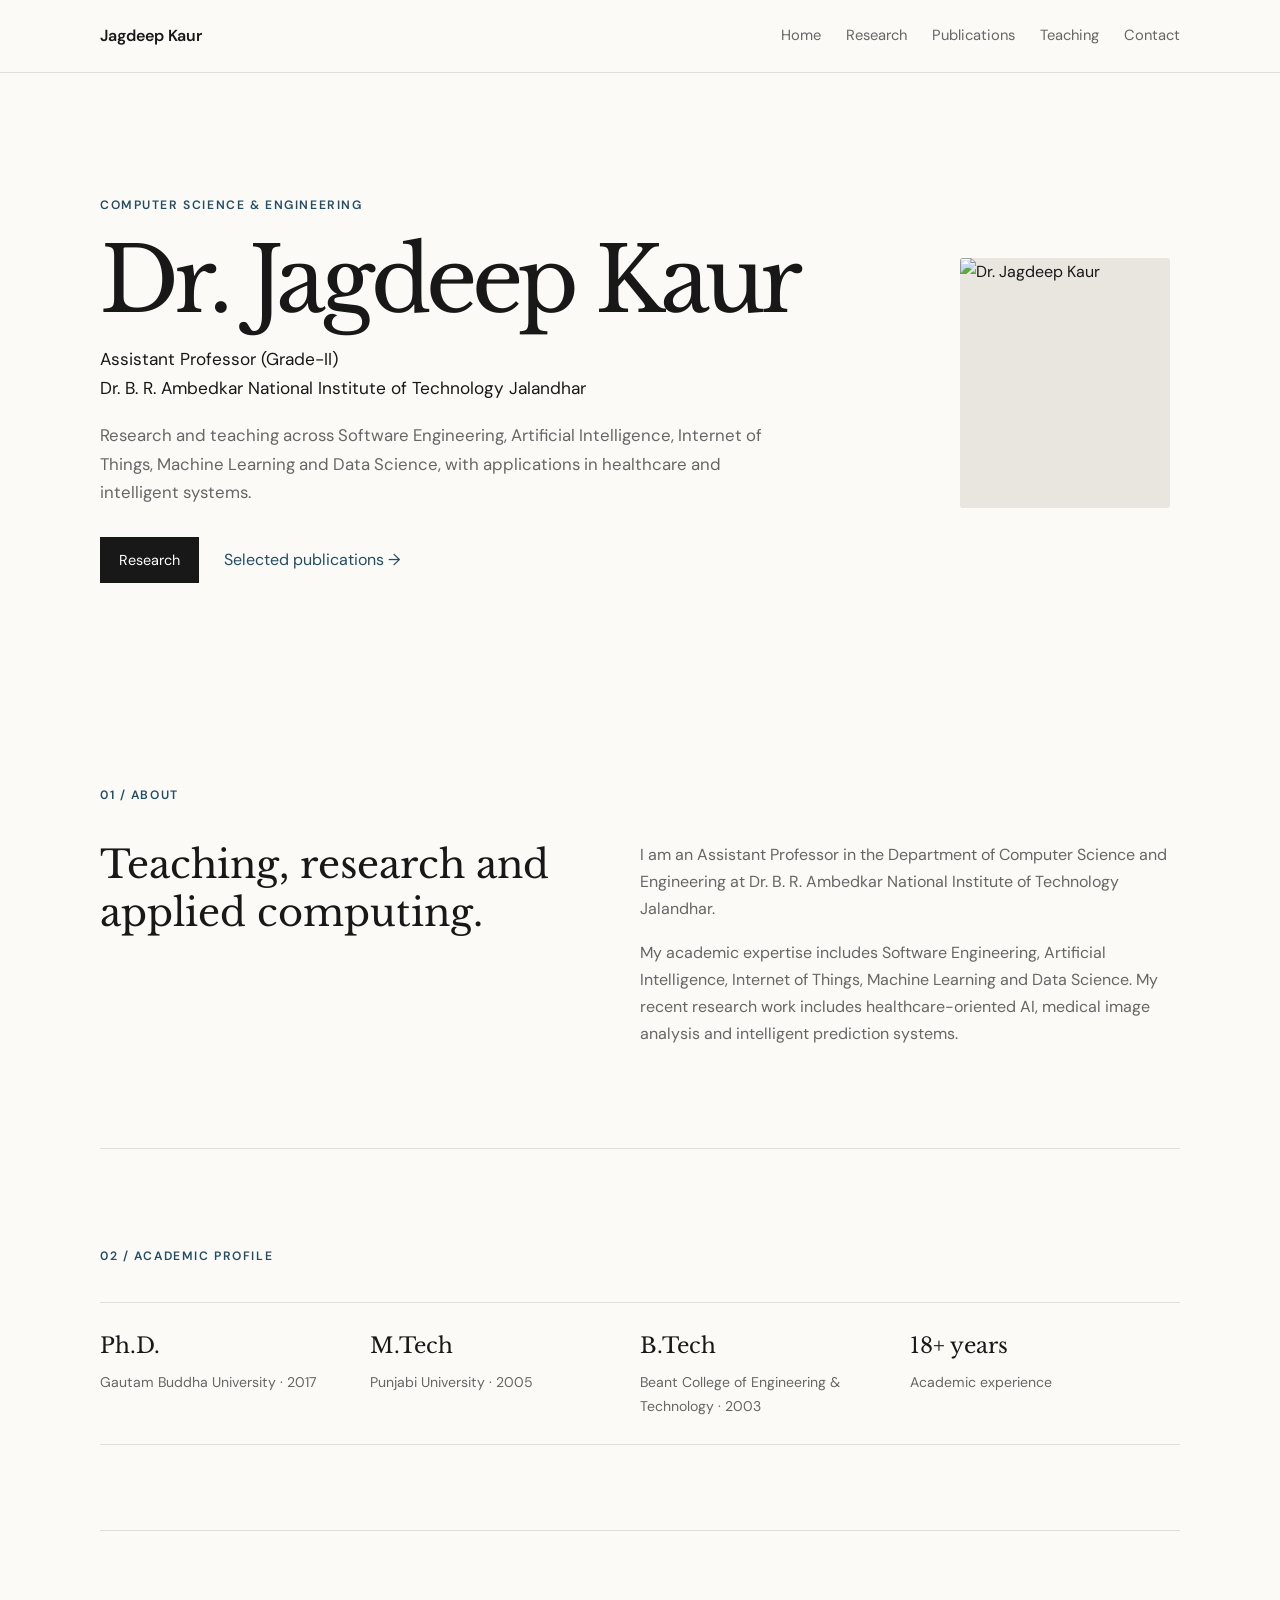
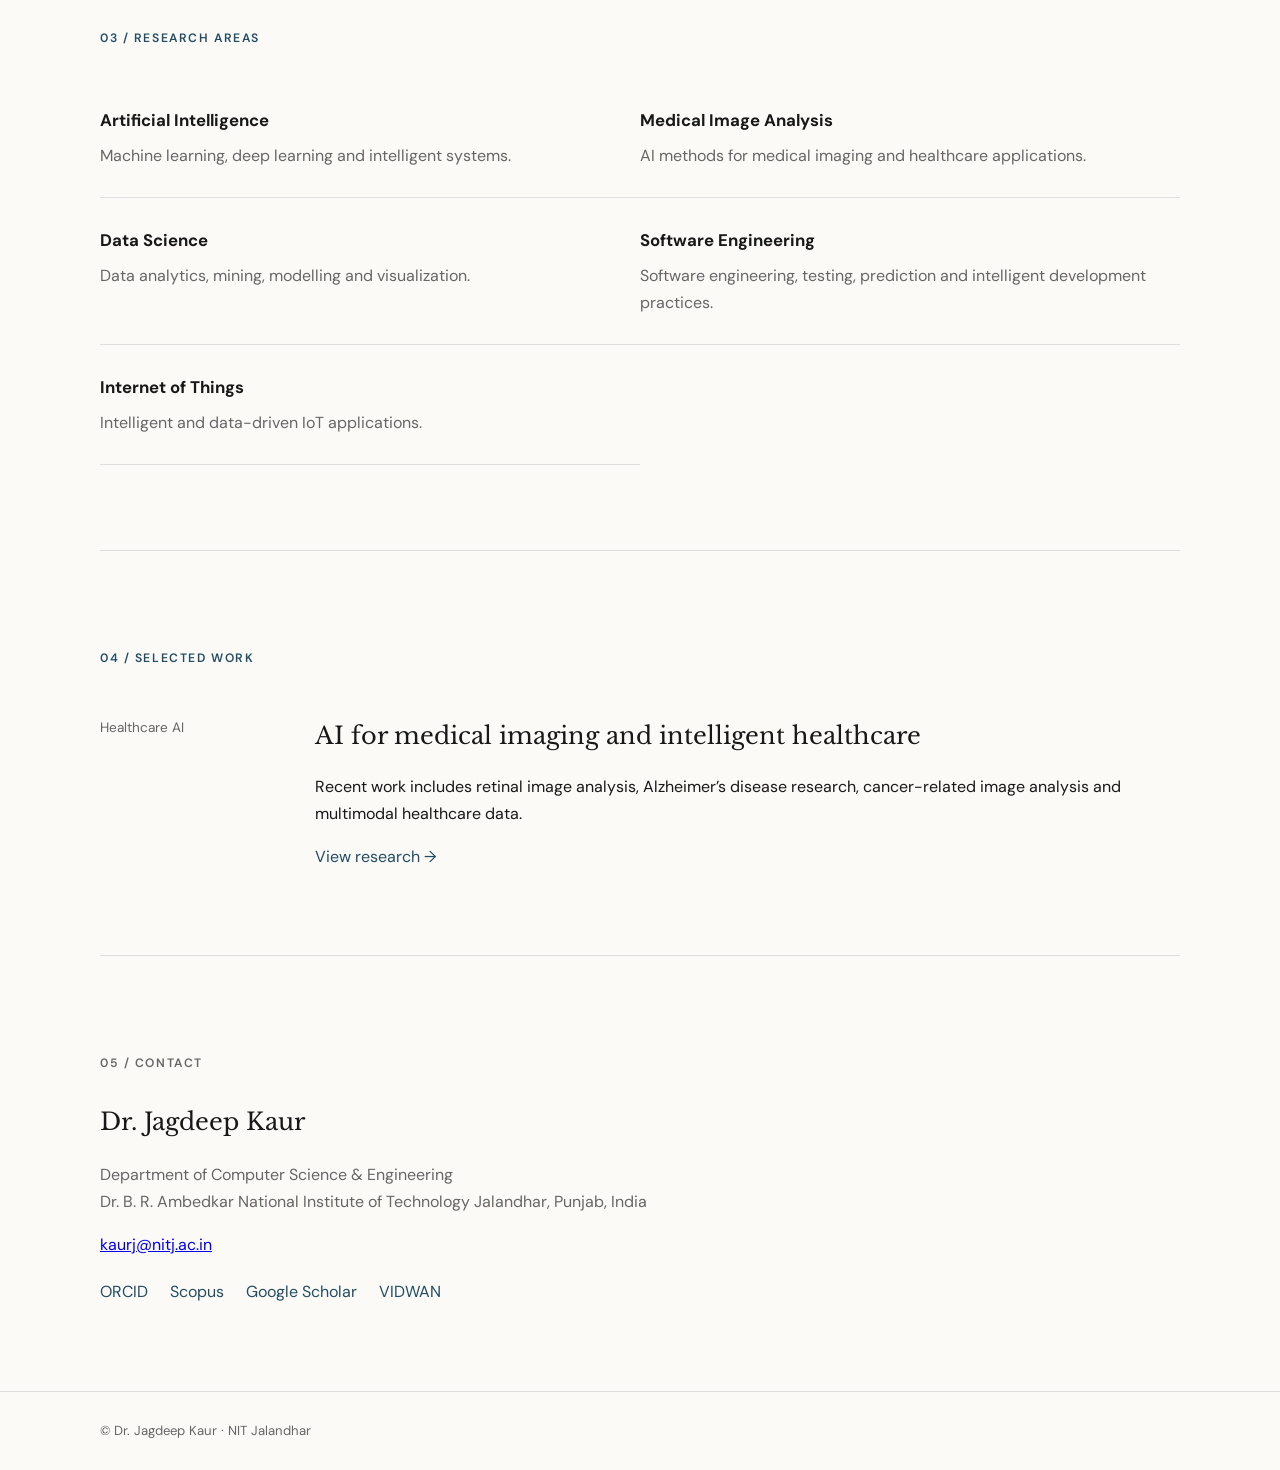
==== index.html @ 377cb74b "Update index.html Image directly added" ====
<!doctype html>
<html lang="en">
<head>
<meta charset="utf-8">
<meta name="viewport" content="width=device-width, initial-scale=1">
<meta name="description" content="Academic website of Dr. Jagdeep Kaur, Assistant Professor, Department of Computer Science and Engineering, NIT Jalandhar.">
<title>Dr. Jagdeep Kaur | Academic Profile</title>
<link rel="stylesheet" href="style.css">
</head>
<body>
<header>
  <div class="nav">
    <a class="brand" href="index.html">Jagdeep Kaur</a>
    <nav>
      <a href="index.html">Home</a>
      <a href="research.html">Research</a>
      <a href="publications.html">Publications</a>
      <a href="teaching.html">Teaching</a>
      <a href="#contact">Contact</a>
    </nav>
  </div>
</header>

<main>
<section class="hero">
  <div class="hero-copy">
    <p class="eyebrow">Computer Science &amp; Engineering</p>
    <h1>Dr. Jagdeep Kaur</h1>
    <p class="role">Assistant Professor (Grade-II)<br>Dr. B. R. Ambedkar National Institute of Technology Jalandhar</p>
    <p class="intro">Research and teaching across Software Engineering, Artificial Intelligence, Internet of Things, Machine Learning and Data Science, with applications in healthcare and intelligent systems.</p>
    <div class="actions">
      <a class="button" href="research.html">Research</a>
      <a class="text-link" href="publications.html">Selected publications →</a>
    </div>
  </div>
  <div class="portrait">
    <img src="jagdeep-kaur.jpg" alt="Dr. Jagdeep Kaur">
  </div>
</section>

<section id="about">
  <p class="label">01 / About</p>
  <div class="columns">
    <h2>Teaching, research and applied computing.</h2>
    <div>
      <p>I am an Assistant Professor in the Department of Computer Science and Engineering at Dr. B. R. Ambedkar National Institute of Technology Jalandhar.</p>
      <p>My academic expertise includes Software Engineering, Artificial Intelligence, Internet of Things, Machine Learning and Data Science. My recent research work includes healthcare-oriented AI, medical image analysis and intelligent prediction systems.</p>
    </div>
  </div>
</section>

<section class="lined">
  <p class="label">02 / Academic profile</p>
  <div class="stats">
    <div><strong>Ph.D.</strong><span>Gautam Buddha University · 2017</span></div>
    <div><strong>M.Tech</strong><span>Punjabi University · 2005</span></div>
    <div><strong>B.Tech</strong><span>Beant College of Engineering &amp; Technology · 2003</span></div>
    <div><strong>18+ years</strong><span>Academic experience</span></div>
  </div>
</section>

<section class="lined">
  <p class="label">03 / Research areas</p>
  <div class="research-grid">
    <article><h3>Artificial Intelligence</h3><p>Machine learning, deep learning and intelligent systems.</p></article>
    <article><h3>Medical Image Analysis</h3><p>AI methods for medical imaging and healthcare applications.</p></article>
    <article><h3>Data Science</h3><p>Data analytics, mining, modelling and visualization.</p></article>
    <article><h3>Software Engineering</h3><p>Software engineering, testing, prediction and intelligent development practices.</p></article>
    <article><h3>Internet of Things</h3><p>Intelligent and data-driven IoT applications.</p></article>
  </div>
</section>

<section class="lined">
  <p class="label">04 / Selected work</p>
  <article class="feature">
    <span>Healthcare AI</span>
    <div>
      <h2>AI for medical imaging and intelligent healthcare</h2>
      <p>Recent work includes retinal image analysis, Alzheimer’s disease research, cancer-related image analysis and multimodal healthcare data.</p>
      <a class="text-link" href="research.html">View research →</a>
    </div>
  </article>
</section>

<section id="contact" class="lined contact">
  <p class="label">05 / Contact</p>
  <h2>Dr. Jagdeep Kaur</h2>
  <p>Department of Computer Science &amp; Engineering<br>Dr. B. R. Ambedkar National Institute of Technology Jalandhar, Punjab, India</p>
  <a href="mailto:kaurj@nitj.ac.in">kaurj@nitj.ac.in</a>
  <div class="profile-links">
    <a href="https://orcid.org/0000-0002-9538-8022">ORCID</a>
    <a href="https://www.scopus.com/authid/detail.uri?authorId=10240510100">Scopus</a>
    <a href="https://scholar.google.co.in/citations?user=kaurj@nitj.ac.in">Google Scholar</a>
    <a href="https://vidwan.inflibnet.ac.in/profile/130772">VIDWAN</a>
  </div>
</section>
</main>
<footer>© Dr. Jagdeep Kaur · NIT Jalandhar</footer>
</body>
</html>
---- style.css ----
@import url('https://fonts.googleapis.com/css2?family=DM+Sans:wght@400;500;600&family=Libre+Baskerville:wght@400;700&display=swap');
:root{--ink:#181818;--muted:#666;--line:#dedede;--paper:#fbfaf7;--accent:#234d63}
*{box-sizing:border-box}html{scroll-behavior:smooth}body{margin:0;background:var(--paper);color:var(--ink);font-family:"DM Sans",Arial,sans-serif;line-height:1.7}
header{border-bottom:1px solid var(--line)}.nav{width:min(1080px,calc(100% - 48px));min-height:72px;margin:auto;display:flex;align-items:center;justify-content:space-between}
.brand{color:var(--ink);text-decoration:none;font-weight:600}.nav nav{display:flex;gap:25px}.nav nav a{color:var(--muted);text-decoration:none;font-size:.92rem}.nav nav a:hover{color:var(--ink)}
main>section,.page{width:min(1080px,calc(100% - 48px));margin:auto}.hero{padding:110px 0 105px;display:grid;grid-template-columns:1fr 220px;gap:80px;align-items:center}.eyebrow,.label{color:var(--accent);font-size:.76rem;font-weight:600;letter-spacing:.13em;text-transform:uppercase}
.hero h1,.page h1,h2{font-family:"Libre Baskerville",Georgia,serif;font-weight:400}.hero h1{font-size:clamp(3.1rem,7vw,5.8rem);line-height:1.04;letter-spacing:-.055em;margin:18px 0}.role{font-size:1.08rem}.intro,.lead{color:var(--muted);max-width:700px;font-size:1.05rem}.portrait img{width:210px;height:250px;object-fit:cover;border-radius:3px;display:block}.portrait:has(img[src$=".jpg"]) img{background:#e9e6df}
.actions{margin-top:30px;display:flex;gap:25px;align-items:center}.button{background:var(--ink);color:#fff;text-decoration:none;padding:11px 19px;font-size:.9rem}.text-link{color:var(--accent);text-decoration:none}
main>section{padding:85px 0}.lined{border-top:1px solid var(--line)}.columns{display:grid;grid-template-columns:1fr 1.2fr;gap:90px;margin-top:35px}.columns h2{font-size:clamp(1.8rem,3vw,2.8rem);line-height:1.25;margin:0}.columns p{color:var(--muted);margin-top:0}
.stats{display:grid;grid-template-columns:repeat(4,1fr);margin-top:35px;border-top:1px solid var(--line)}.stats div{padding:25px 20px 25px 0;border-bottom:1px solid var(--line)}.stats strong,.stats span{display:block}.stats strong{font-family:"Libre Baskerville",Georgia,serif;font-size:1.35rem;font-weight:400}.stats span{color:var(--muted);font-size:.88rem;margin-top:6px}
.research-grid,.cards{display:grid;grid-template-columns:repeat(2,1fr);gap:0;margin-top:30px}.research-grid article{padding:28px 30px 28px 0;border-bottom:1px solid var(--line)}h3{margin:0 0 7px;font-size:1.05rem}.research-grid p,.cards p{color:var(--muted);margin:0}
.feature{display:grid;grid-template-columns:180px 1fr;gap:35px;padding-top:35px}.feature>span,.project>span,.pubs span{color:var(--muted);font-size:.85rem}.feature h2{margin:0 0 12px}.contact h2{margin:28px 0 18px}.contact p{color:var(--muted)}.profile-links{display:flex;gap:22px;margin-top:20px;flex-wrap:wrap}.profile-links a{color:var(--accent);text-decoration:none}
.page{padding:90px 0}.page h1{font-size:clamp(2.5rem,6vw,4.5rem);line-height:1.1;margin:15px 0}.research-list h2,.spaced{margin-top:60px}.research-list ul{padding-left:22px}.research-list li{margin:8px 0}.cards article{padding:28px 30px 28px 0;border-bottom:1px solid var(--line)}.project{display:grid;grid-template-columns:130px 1fr;gap:25px;padding-top:30px}.project h3{font-size:1.2rem}.pubs article{border-top:1px solid var(--line);padding:28px 0}.pubs h2{font-size:1.25rem;line-height:1.4;margin:8px 0}.pubs p,.note{color:var(--muted)}.note{margin-top:35px}
footer{border-top:1px solid var(--line);padding:28px max(24px,calc((100% - 1080px)/2));color:var(--muted);font-size:.82rem}
@media(max-width:720px){.nav,main>section,.page{width:min(100% - 30px,1080px)}.nav nav{display:none}.hero{grid-template-columns:1fr;padding:75px 0}.portrait{order:-1}.portrait img{width:150px;height:180px}.columns,.research-grid,.cards,.feature,.project,.stats{grid-template-columns:1fr;gap:20px}main>section,.page{padding:60px 0}.profile-links{gap:14px}}
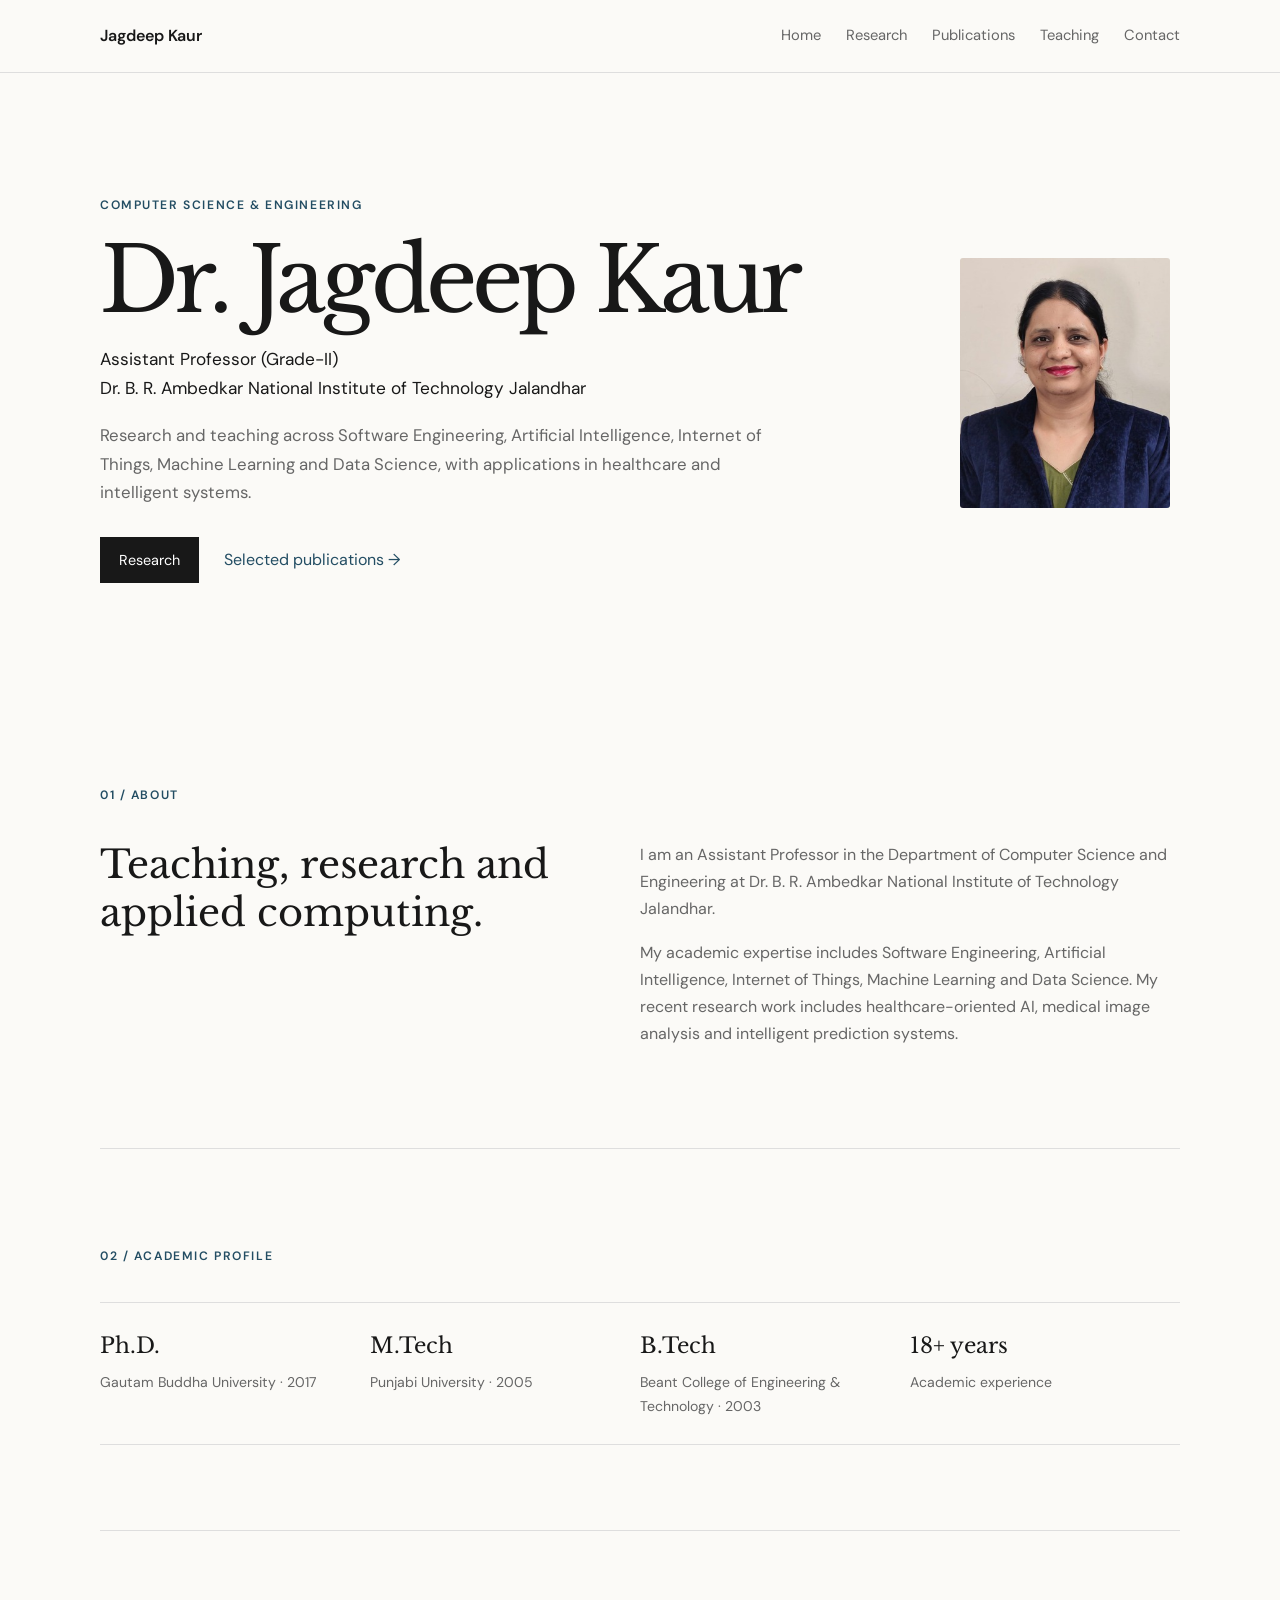
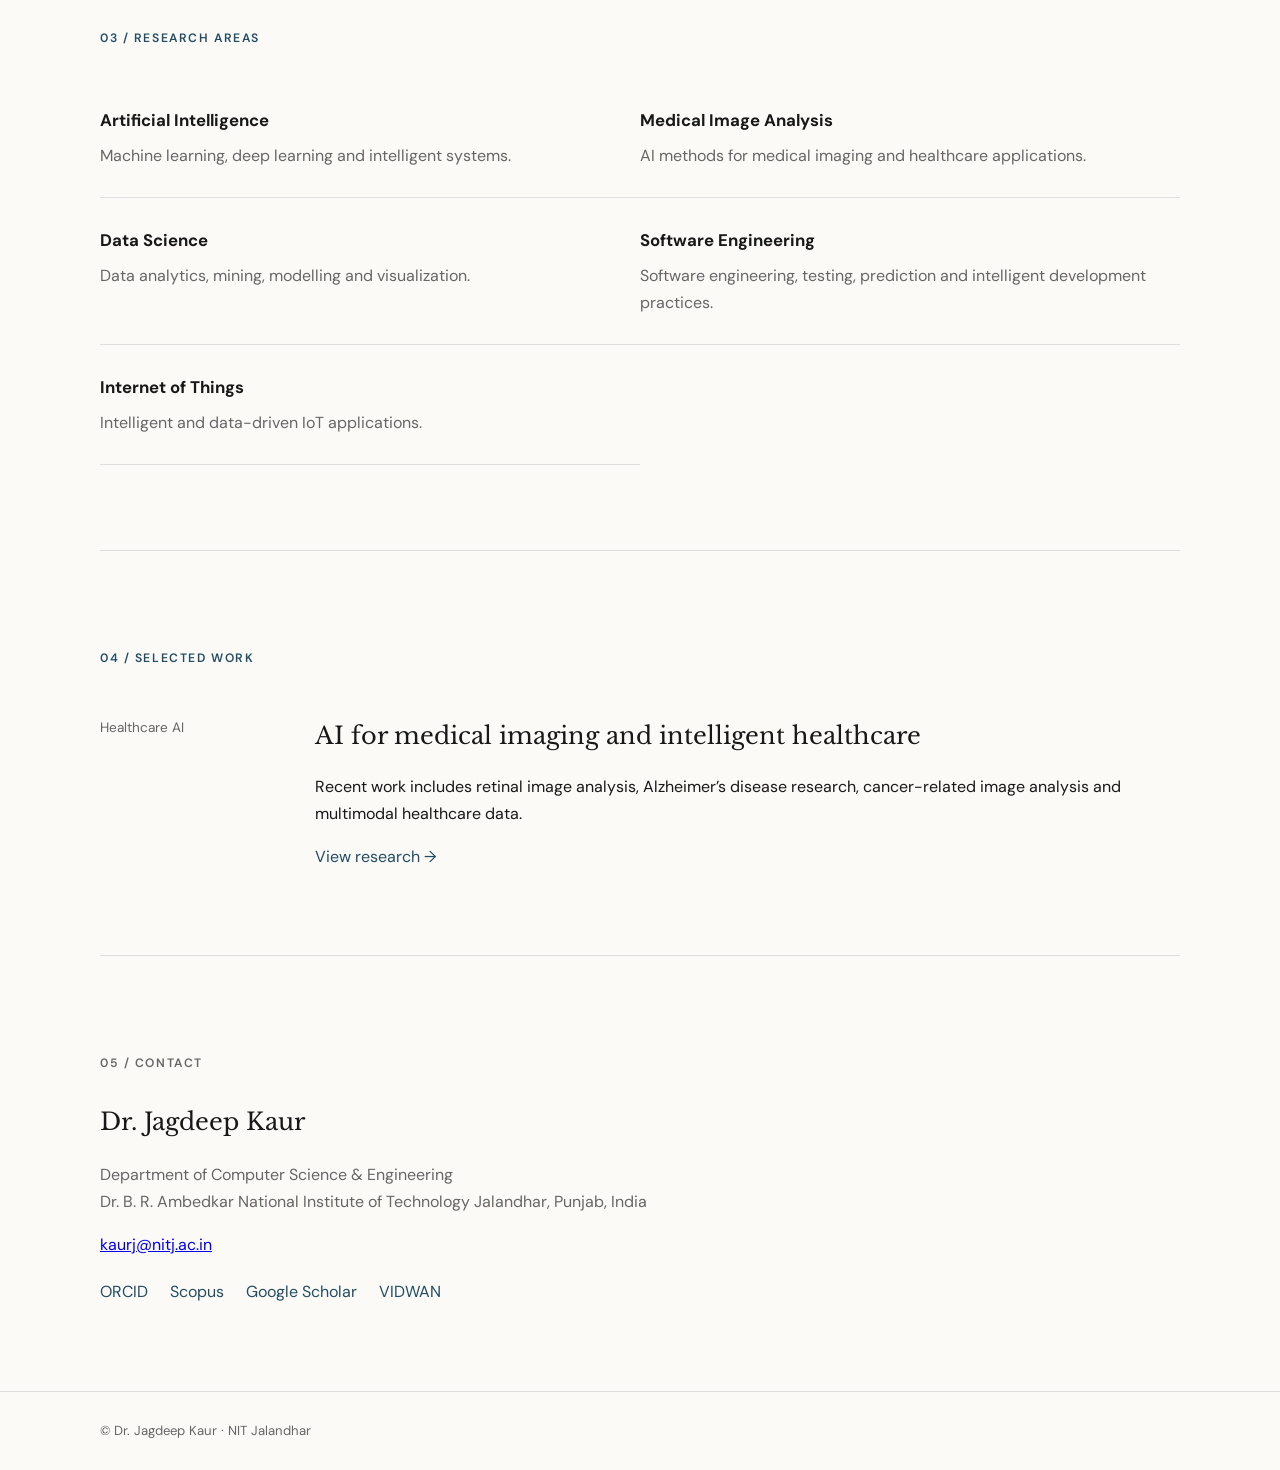
==== commit 372eac1c: "Update index.html file name changed" ====
--- a/index.html
+++ b/index.html
@@ -34,7 +34,7 @@
     </div>
   </div>
   <div class="portrait">
-    <img src="jagdeep-kaur.jpg" alt="Dr. Jagdeep Kaur">
+    <img src="jagdeep-kaur.jpg.jpeg" alt="Dr. Jagdeep Kaur">
   </div>
 </section>
 
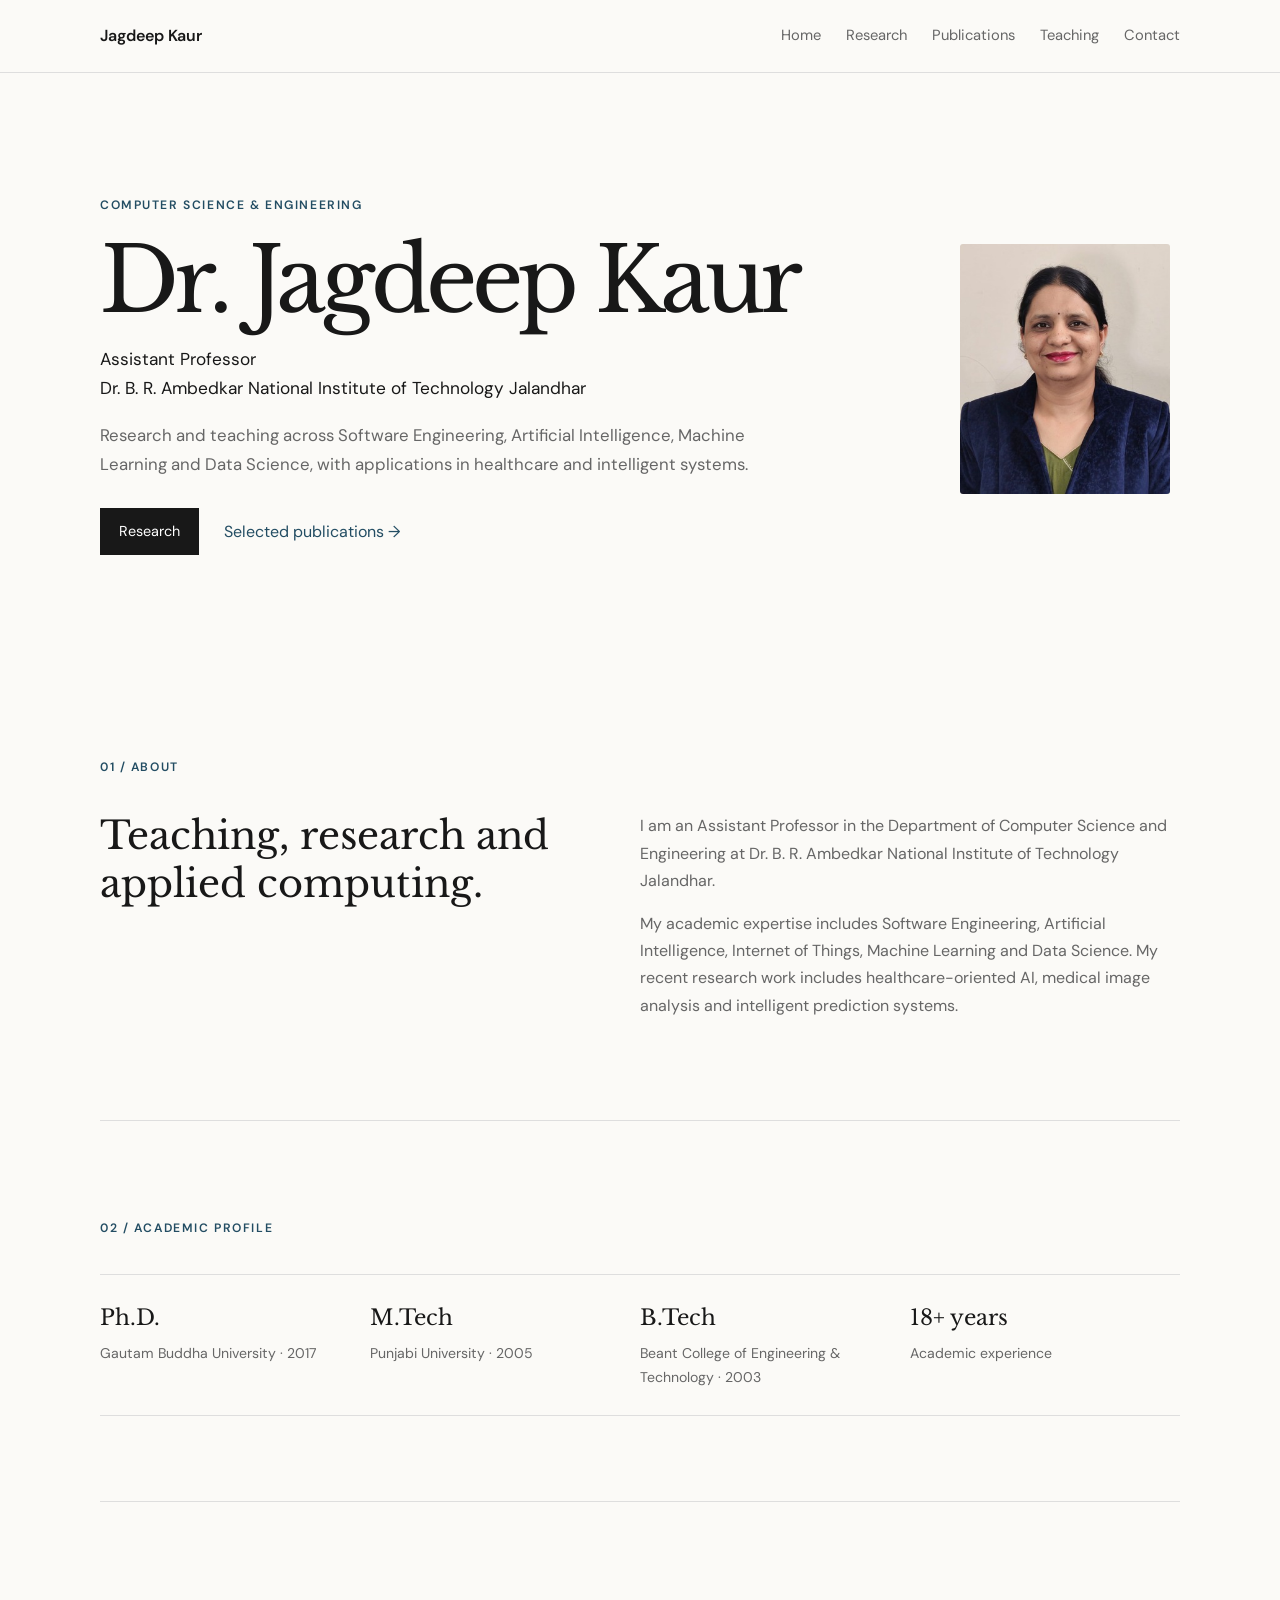
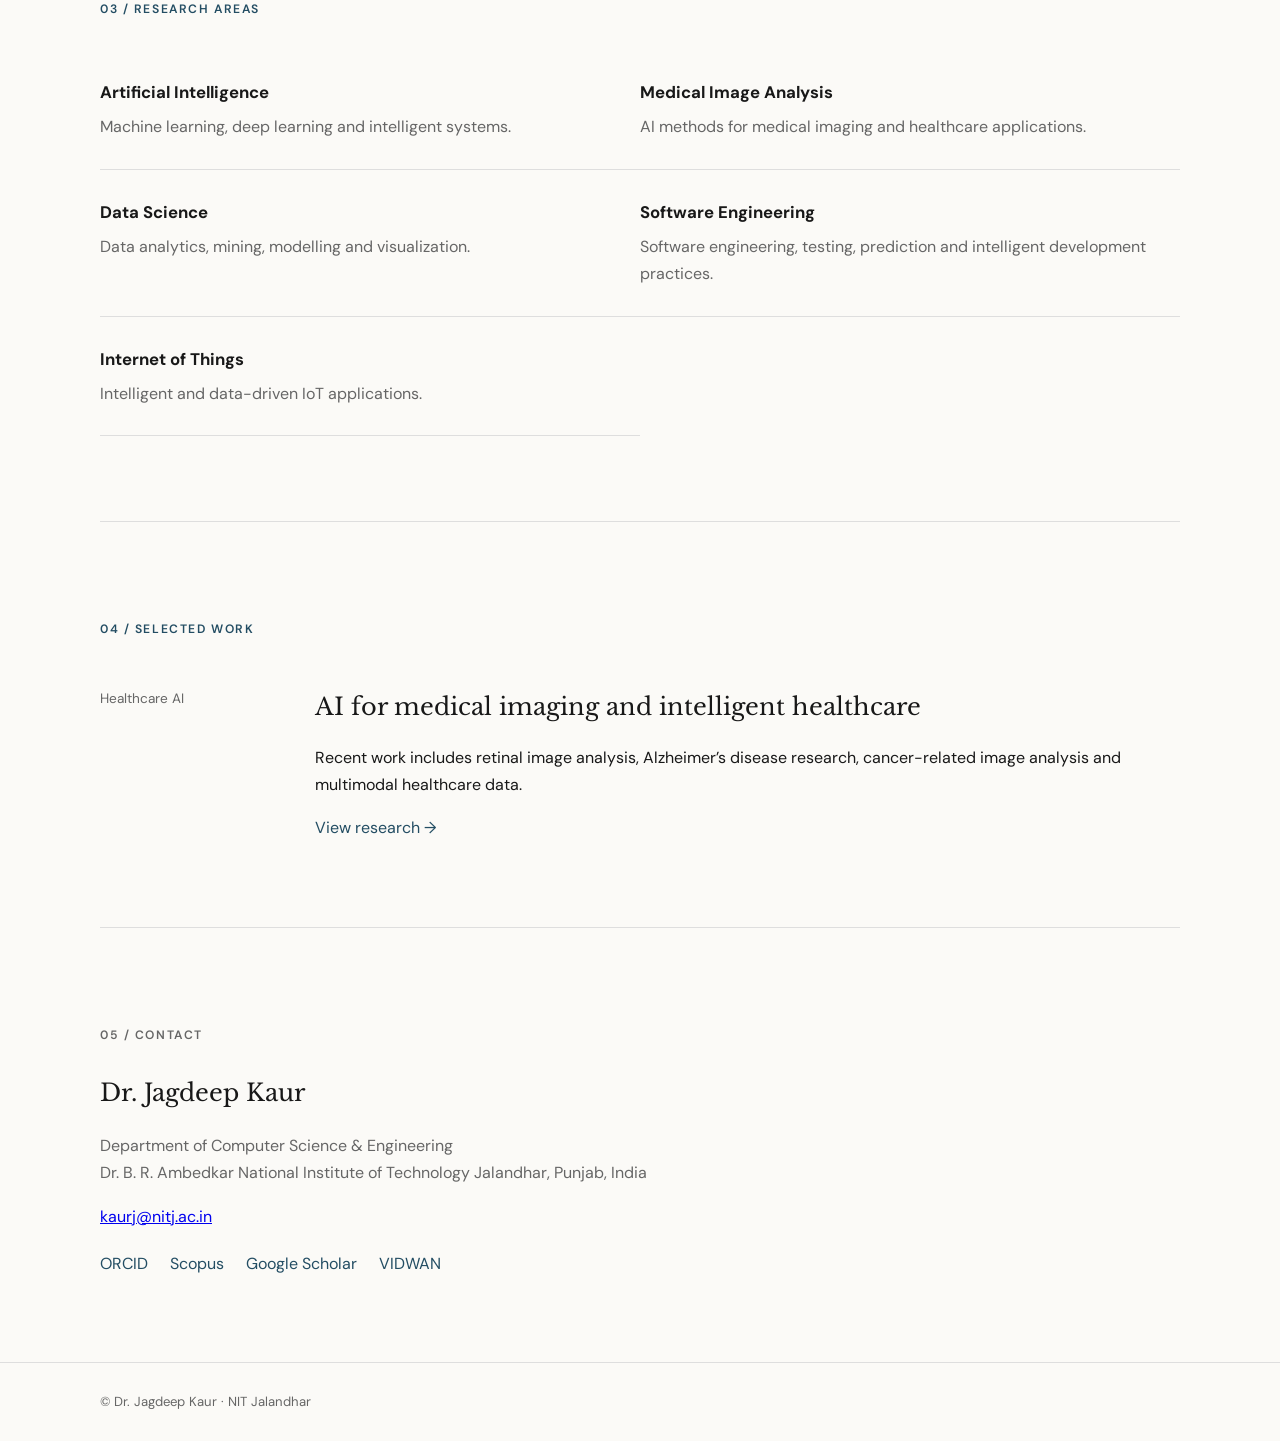
==== commit 9e5ffeee: "Update index.html" ====
--- a/index.html
+++ b/index.html
@@ -26,8 +26,8 @@
   <div class="hero-copy">
     <p class="eyebrow">Computer Science &amp; Engineering</p>
     <h1>Dr. Jagdeep Kaur</h1>
-    <p class="role">Assistant Professor (Grade-II)<br>Dr. B. R. Ambedkar National Institute of Technology Jalandhar</p>
-    <p class="intro">Research and teaching across Software Engineering, Artificial Intelligence, Internet of Things, Machine Learning and Data Science, with applications in healthcare and intelligent systems.</p>
+    <p class="role">Assistant Professor <br>Dr. B. R. Ambedkar National Institute of Technology Jalandhar</p>
+    <p class="intro">Research and teaching across Software Engineering, Artificial Intelligence,  Machine Learning and Data Science, with applications in healthcare and intelligent systems.</p>
     <div class="actions">
       <a class="button" href="research.html">Research</a>
       <a class="text-link" href="publications.html">Selected publications →</a>
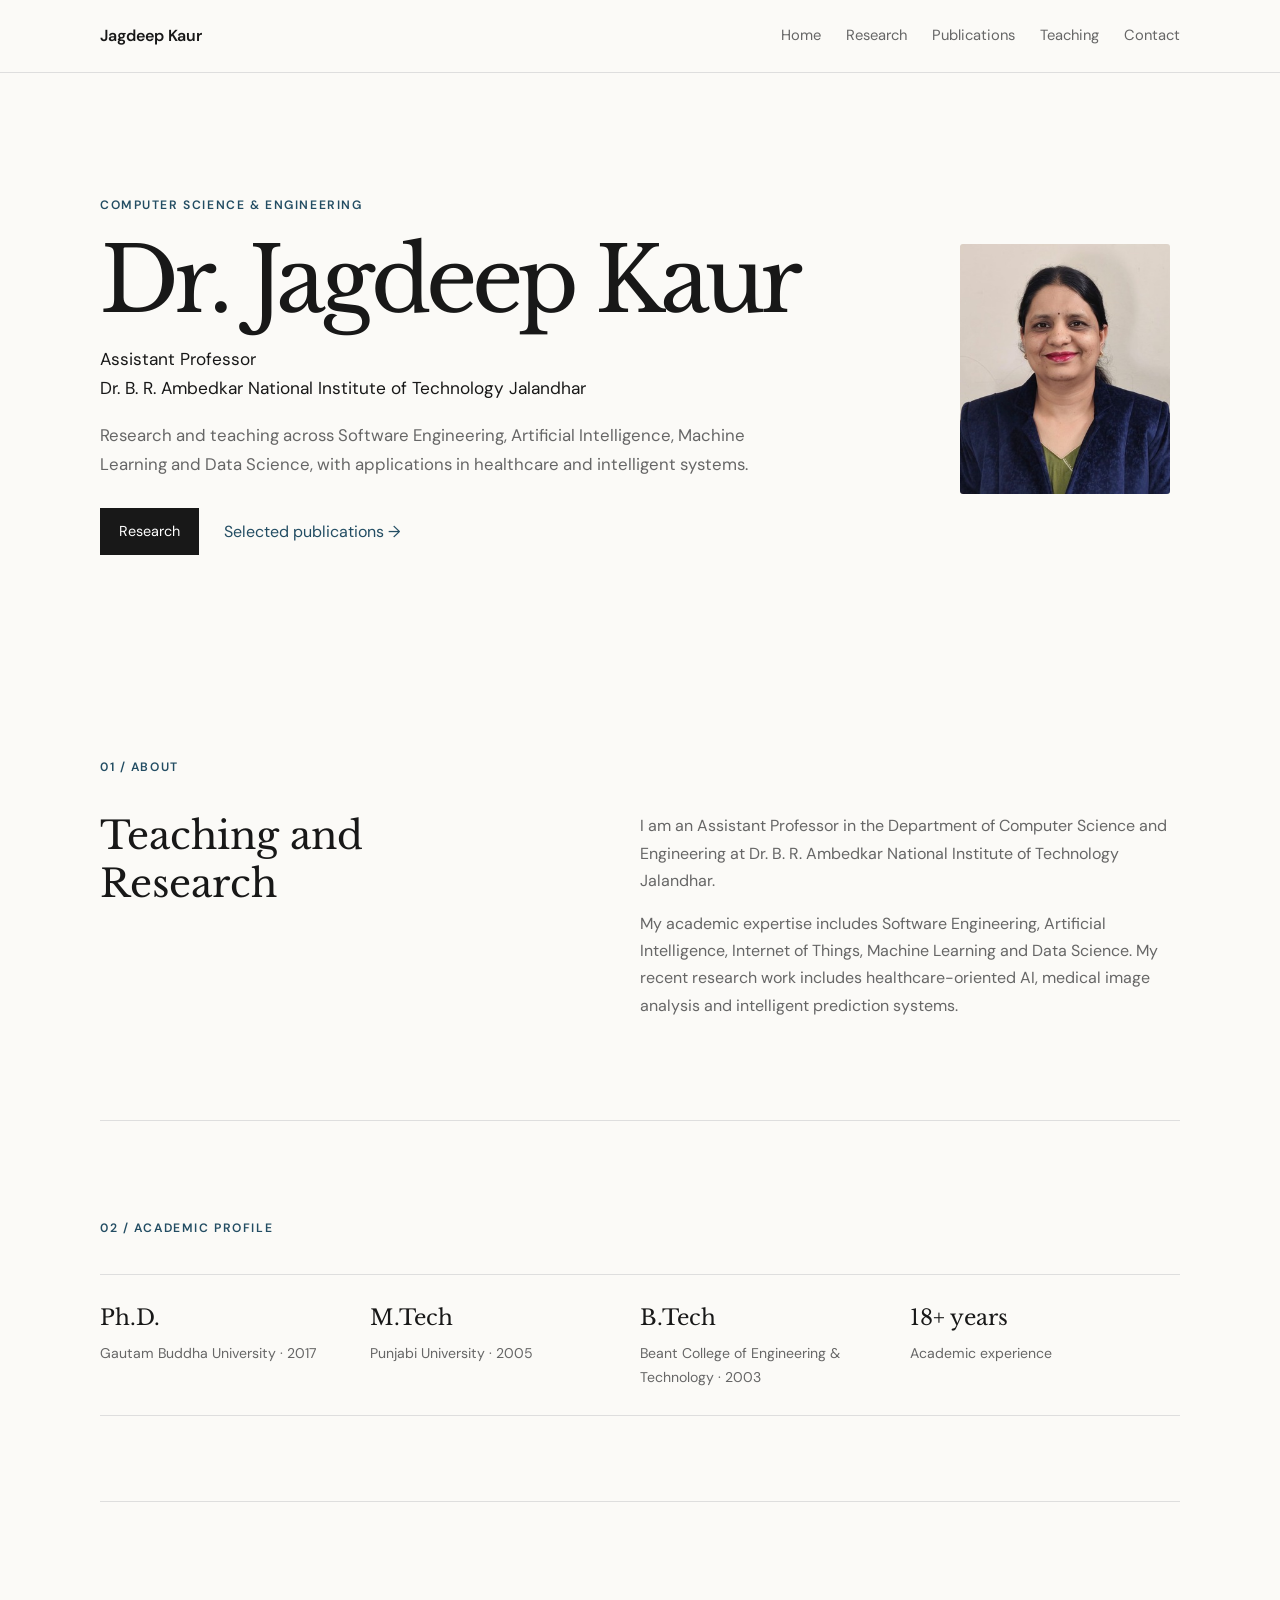
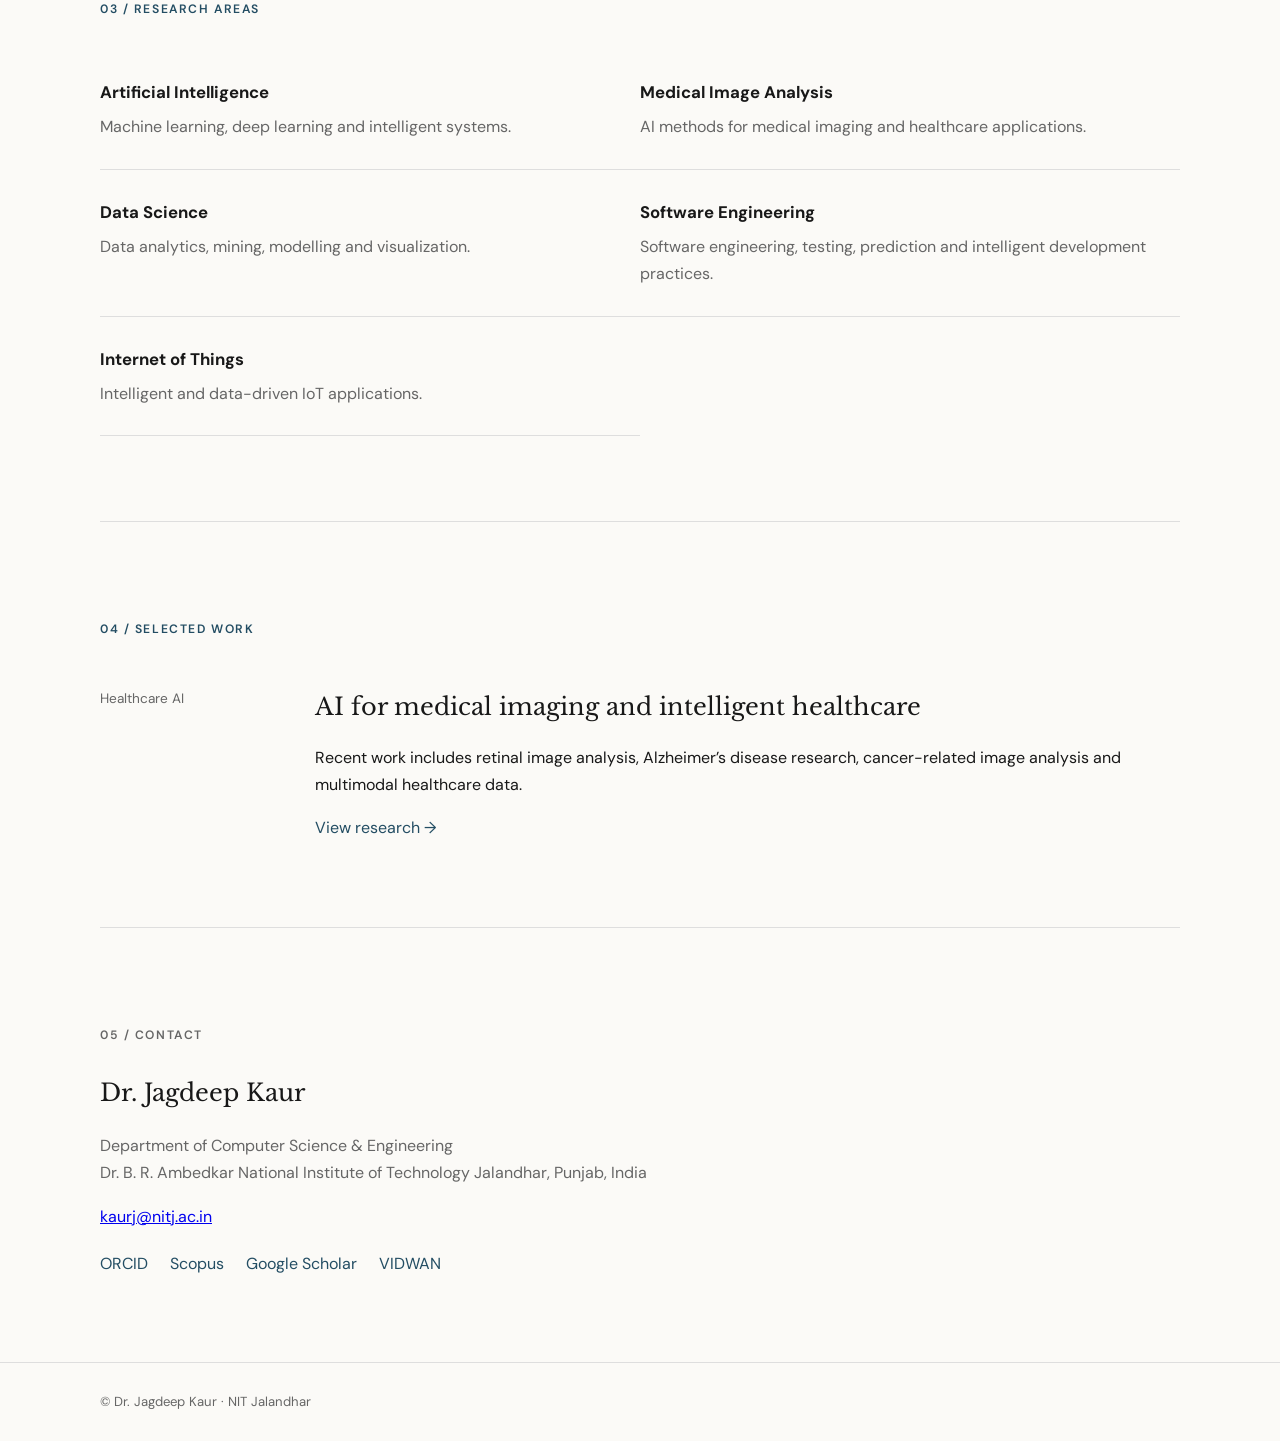
==== commit 0576d747: "Update index.html Minor changes" ====
--- a/index.html
+++ b/index.html
@@ -41,7 +41,7 @@
 <section id="about">
   <p class="label">01 / About</p>
   <div class="columns">
-    <h2>Teaching, research and applied computing.</h2>
+    <h2>Teaching and Research</h2>
     <div>
       <p>I am an Assistant Professor in the Department of Computer Science and Engineering at Dr. B. R. Ambedkar National Institute of Technology Jalandhar.</p>
       <p>My academic expertise includes Software Engineering, Artificial Intelligence, Internet of Things, Machine Learning and Data Science. My recent research work includes healthcare-oriented AI, medical image analysis and intelligent prediction systems.</p>
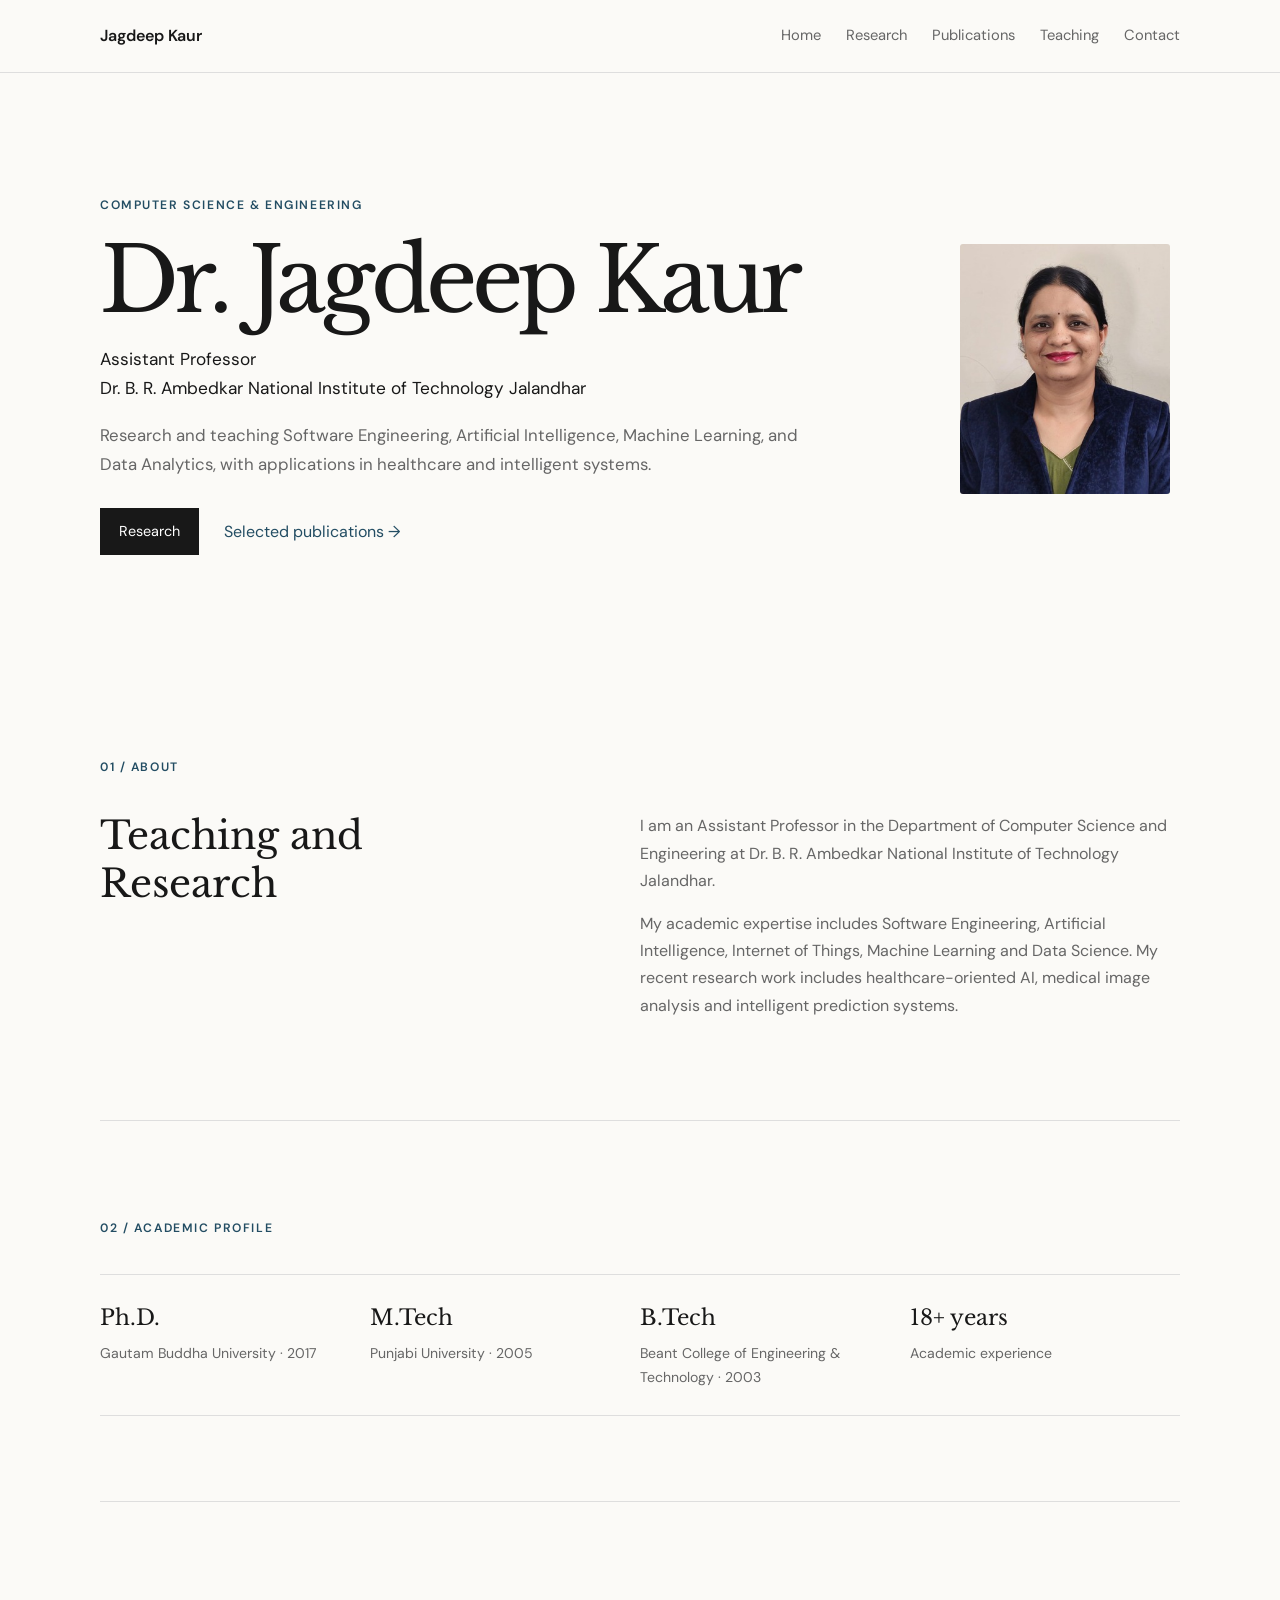
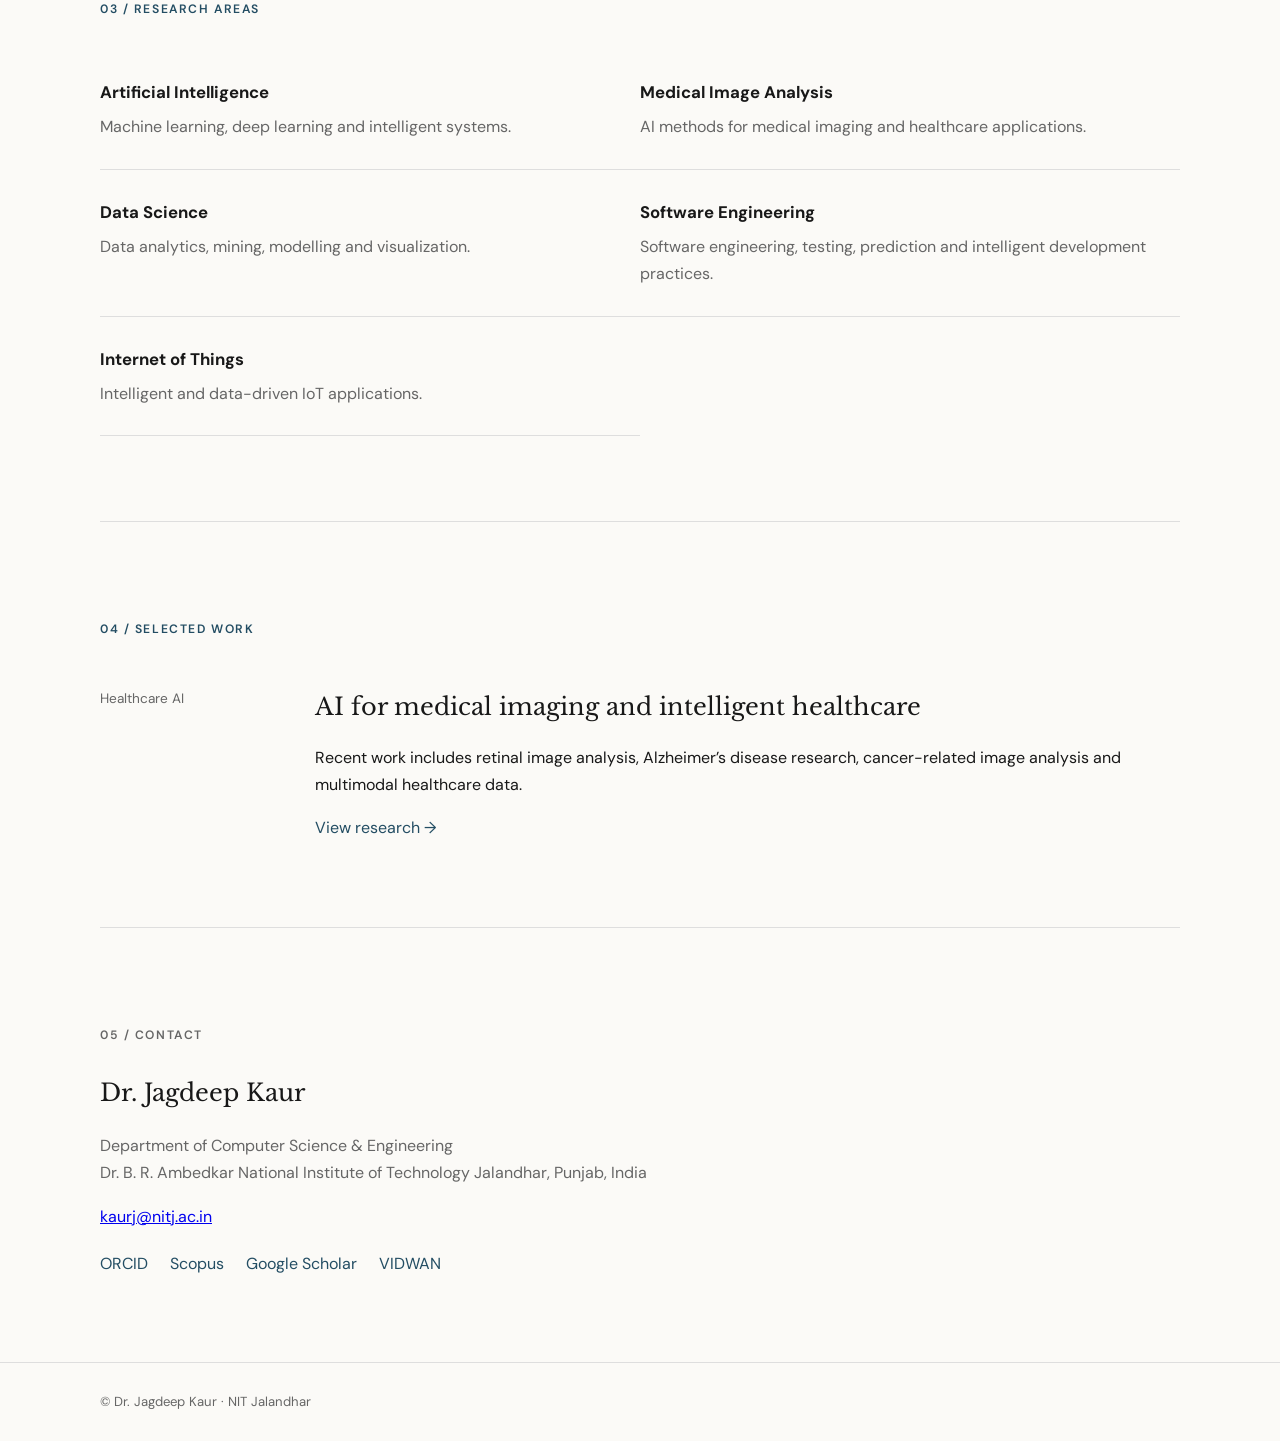
==== commit d6eff08b: "Update index.html" ====
--- a/index.html
+++ b/index.html
@@ -27,7 +27,7 @@
     <p class="eyebrow">Computer Science &amp; Engineering</p>
     <h1>Dr. Jagdeep Kaur</h1>
     <p class="role">Assistant Professor <br>Dr. B. R. Ambedkar National Institute of Technology Jalandhar</p>
-    <p class="intro">Research and teaching across Software Engineering, Artificial Intelligence,  Machine Learning and Data Science, with applications in healthcare and intelligent systems.</p>
+    <p class="intro">Research and teaching Software Engineering, Artificial Intelligence,  Machine Learning, and Data Analytics, with applications in healthcare and intelligent systems.</p>
     <div class="actions">
       <a class="button" href="research.html">Research</a>
       <a class="text-link" href="publications.html">Selected publications →</a>
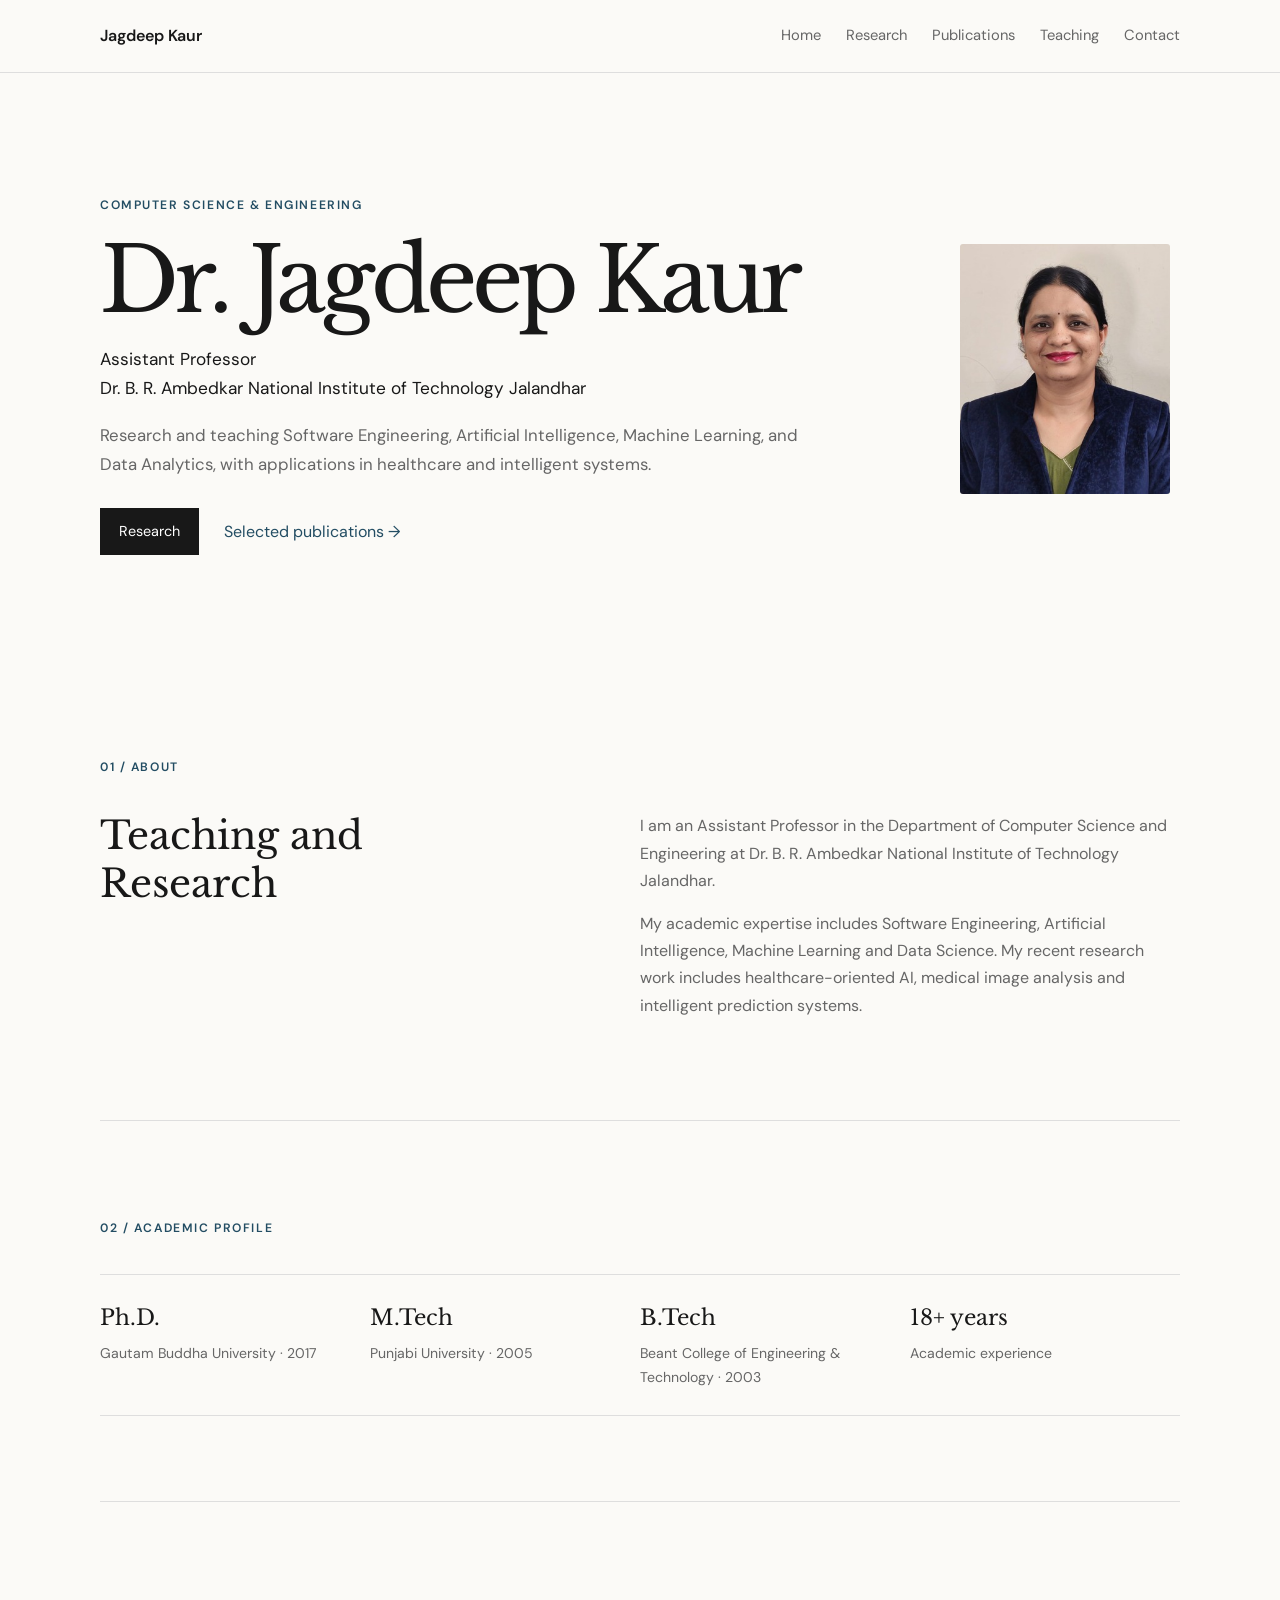
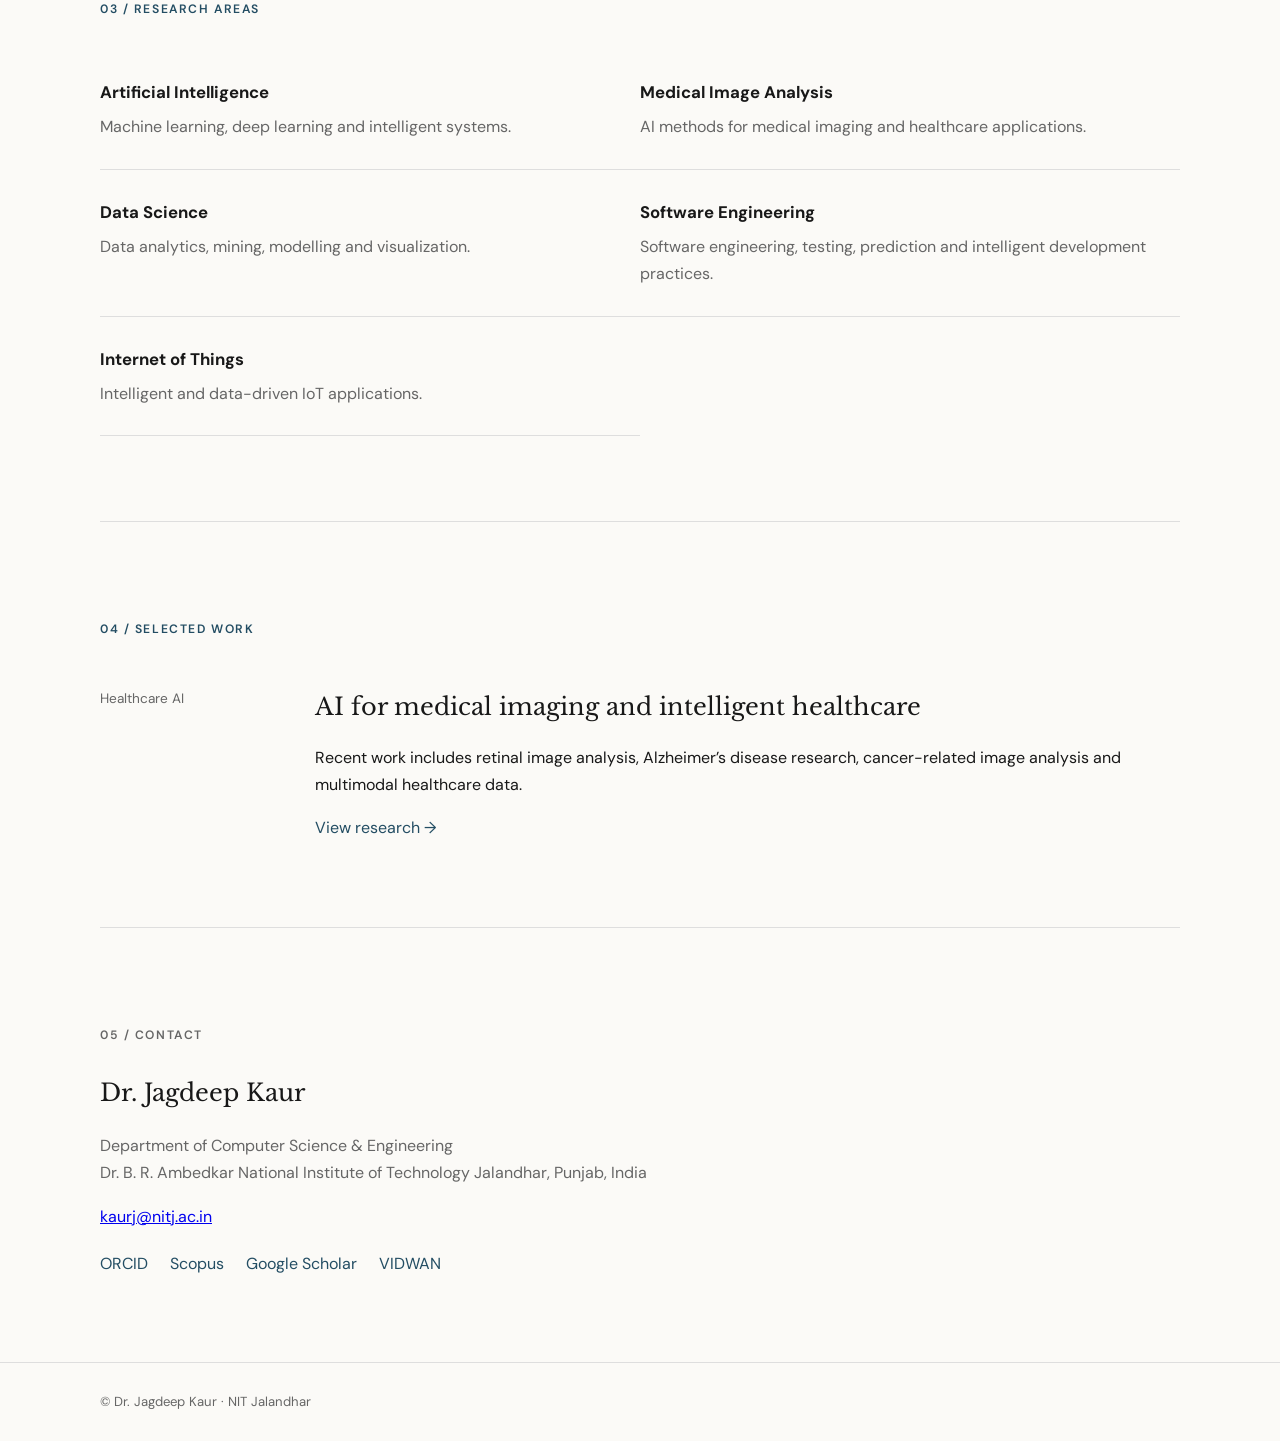
==== commit d19c4825: "Update index.html updates" ====
--- a/index.html
+++ b/index.html
@@ -44,7 +44,7 @@
     <h2>Teaching and Research</h2>
     <div>
       <p>I am an Assistant Professor in the Department of Computer Science and Engineering at Dr. B. R. Ambedkar National Institute of Technology Jalandhar.</p>
-      <p>My academic expertise includes Software Engineering, Artificial Intelligence, Internet of Things, Machine Learning and Data Science. My recent research work includes healthcare-oriented AI, medical image analysis and intelligent prediction systems.</p>
+      <p>My academic expertise includes Software Engineering, Artificial Intelligence,  Machine Learning and Data Science. My recent research work includes healthcare-oriented AI, medical image analysis and intelligent prediction systems.</p>
     </div>
   </div>
 </section>
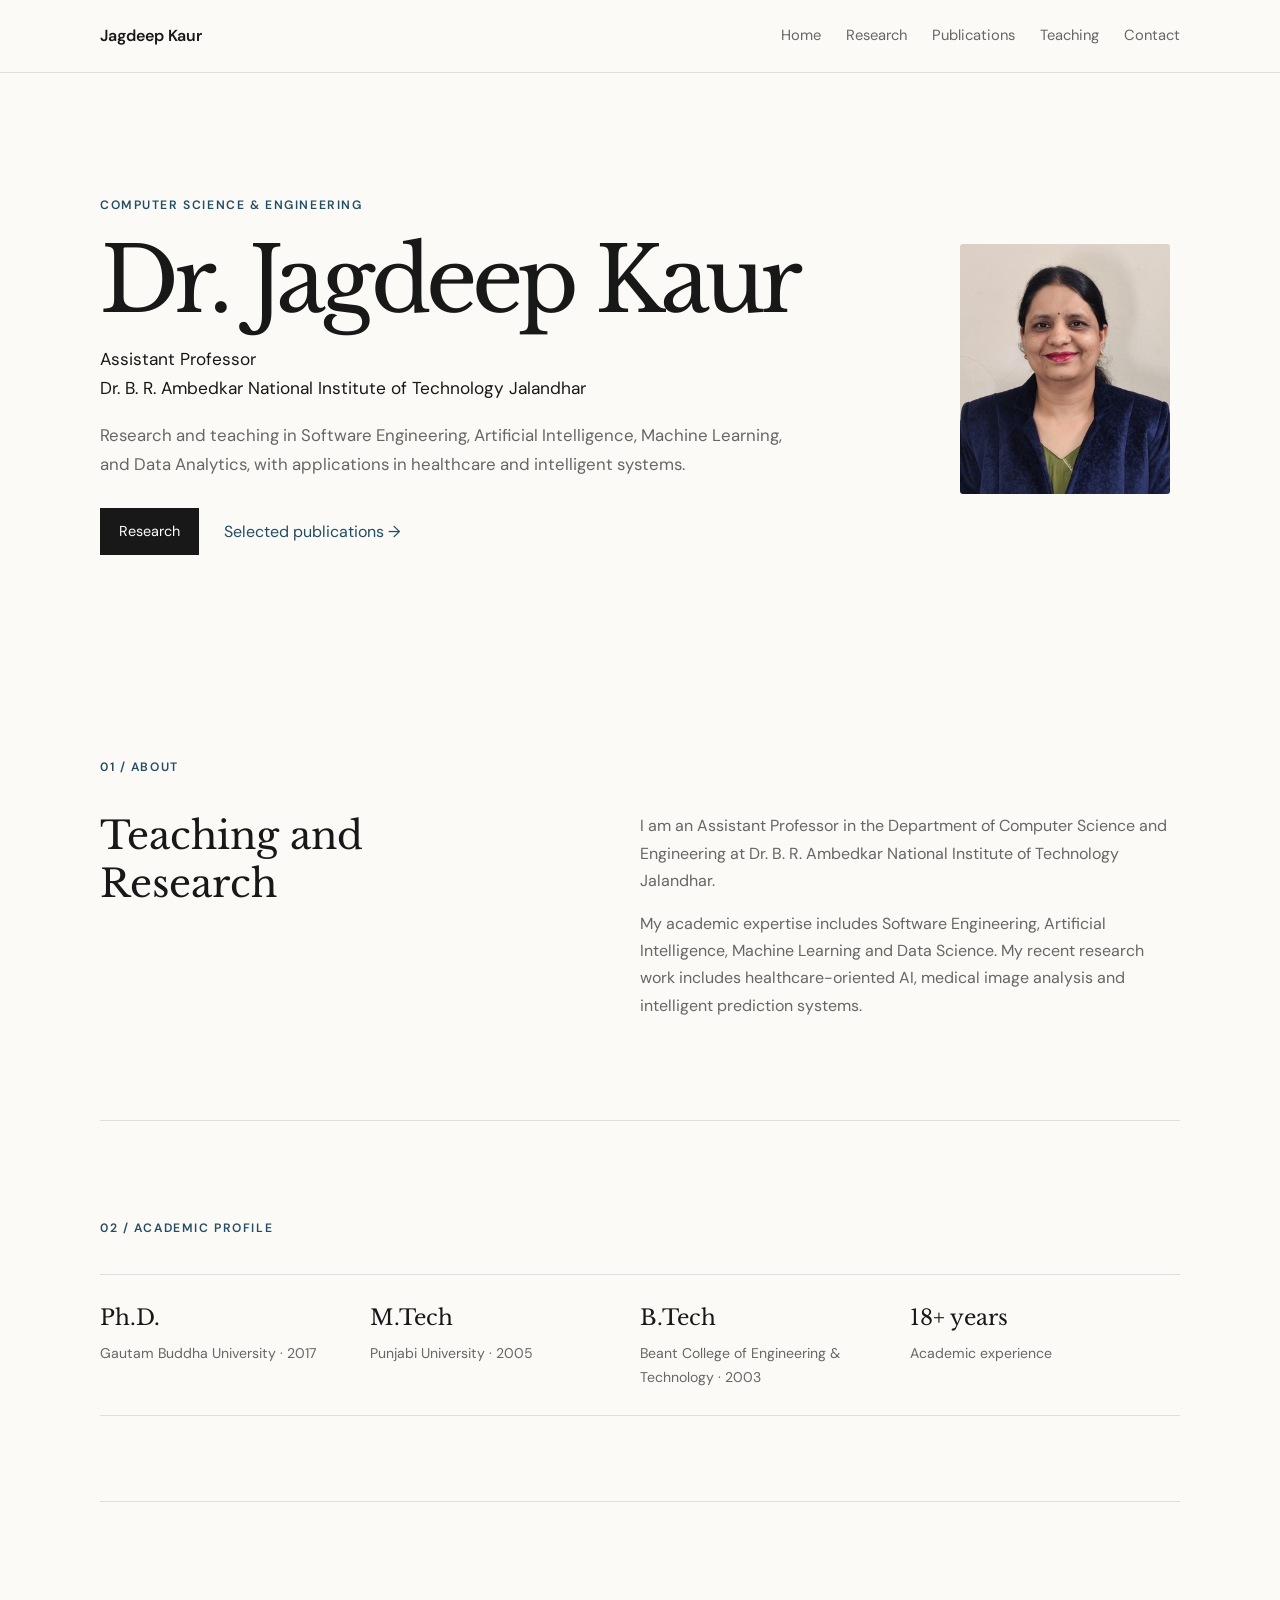
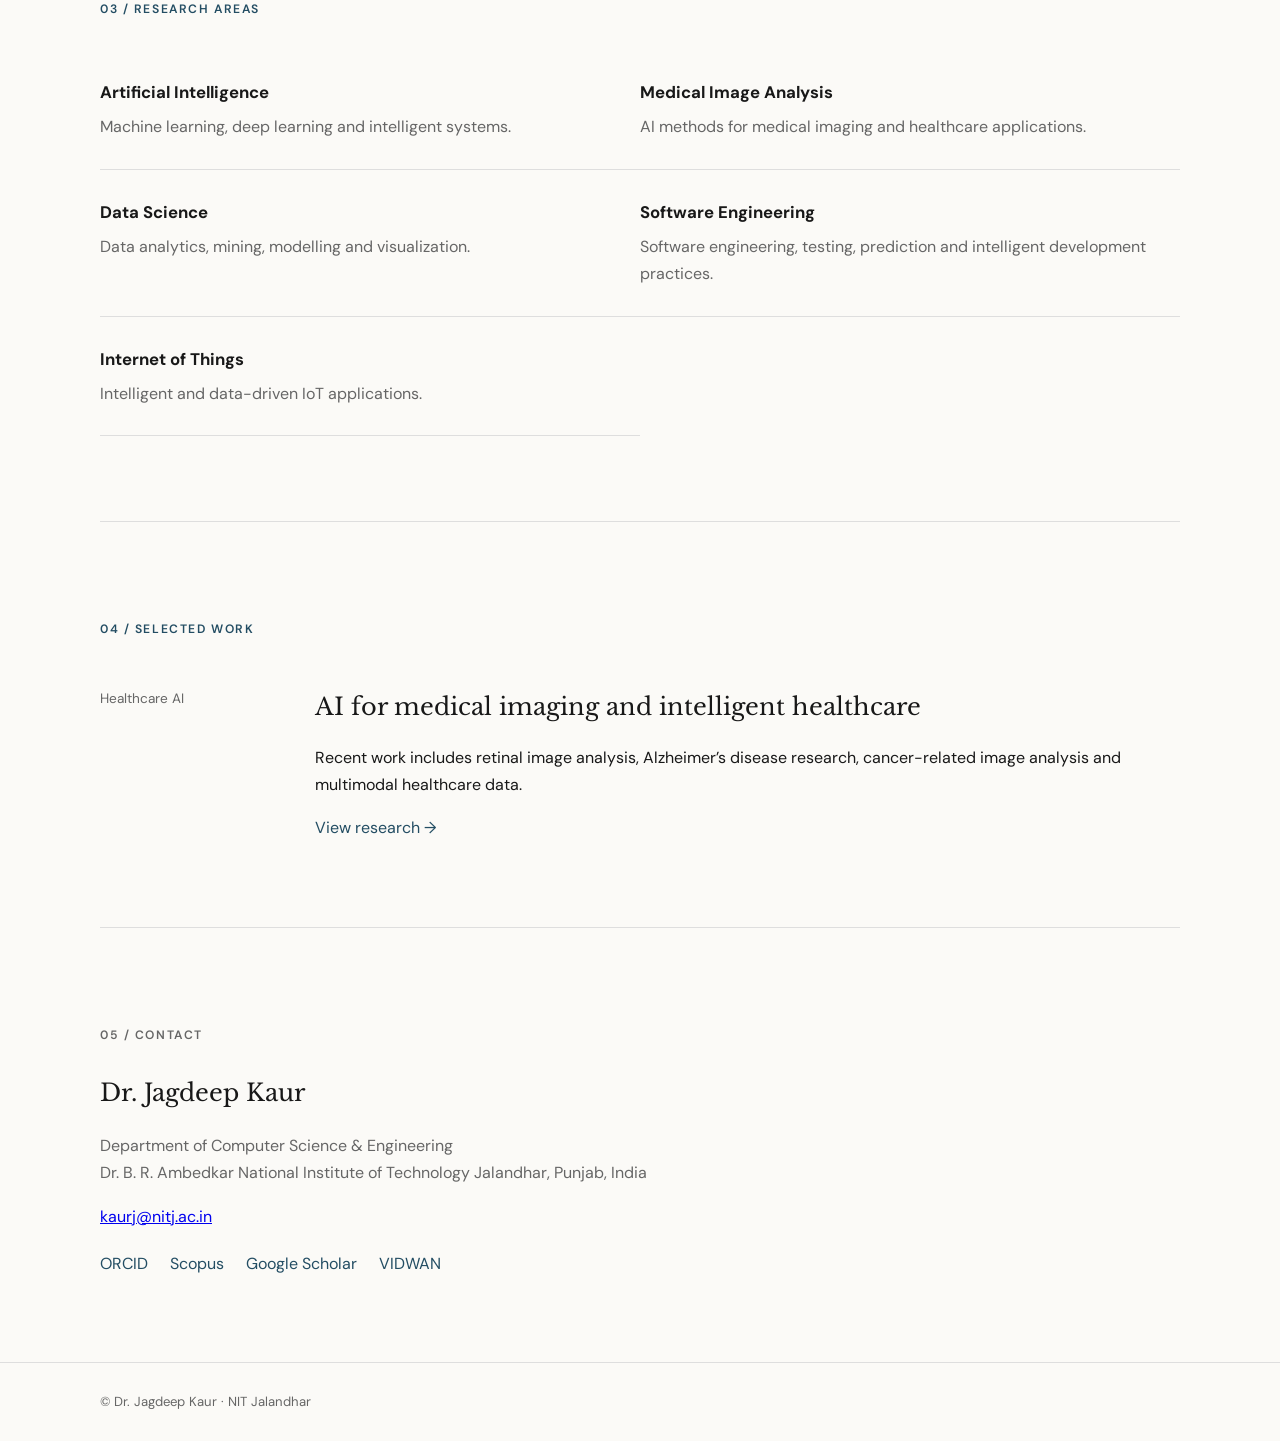
==== commit 01ebe1ab: "Update index.html grammar" ====
--- a/index.html
+++ b/index.html
@@ -27,7 +27,7 @@
     <p class="eyebrow">Computer Science &amp; Engineering</p>
     <h1>Dr. Jagdeep Kaur</h1>
     <p class="role">Assistant Professor <br>Dr. B. R. Ambedkar National Institute of Technology Jalandhar</p>
-    <p class="intro">Research and teaching Software Engineering, Artificial Intelligence,  Machine Learning, and Data Analytics, with applications in healthcare and intelligent systems.</p>
+    <p class="intro">Research and teaching in Software Engineering, Artificial Intelligence,  Machine Learning, and Data Analytics, with applications in healthcare and intelligent systems.</p>
     <div class="actions">
       <a class="button" href="research.html">Research</a>
       <a class="text-link" href="publications.html">Selected publications →</a>
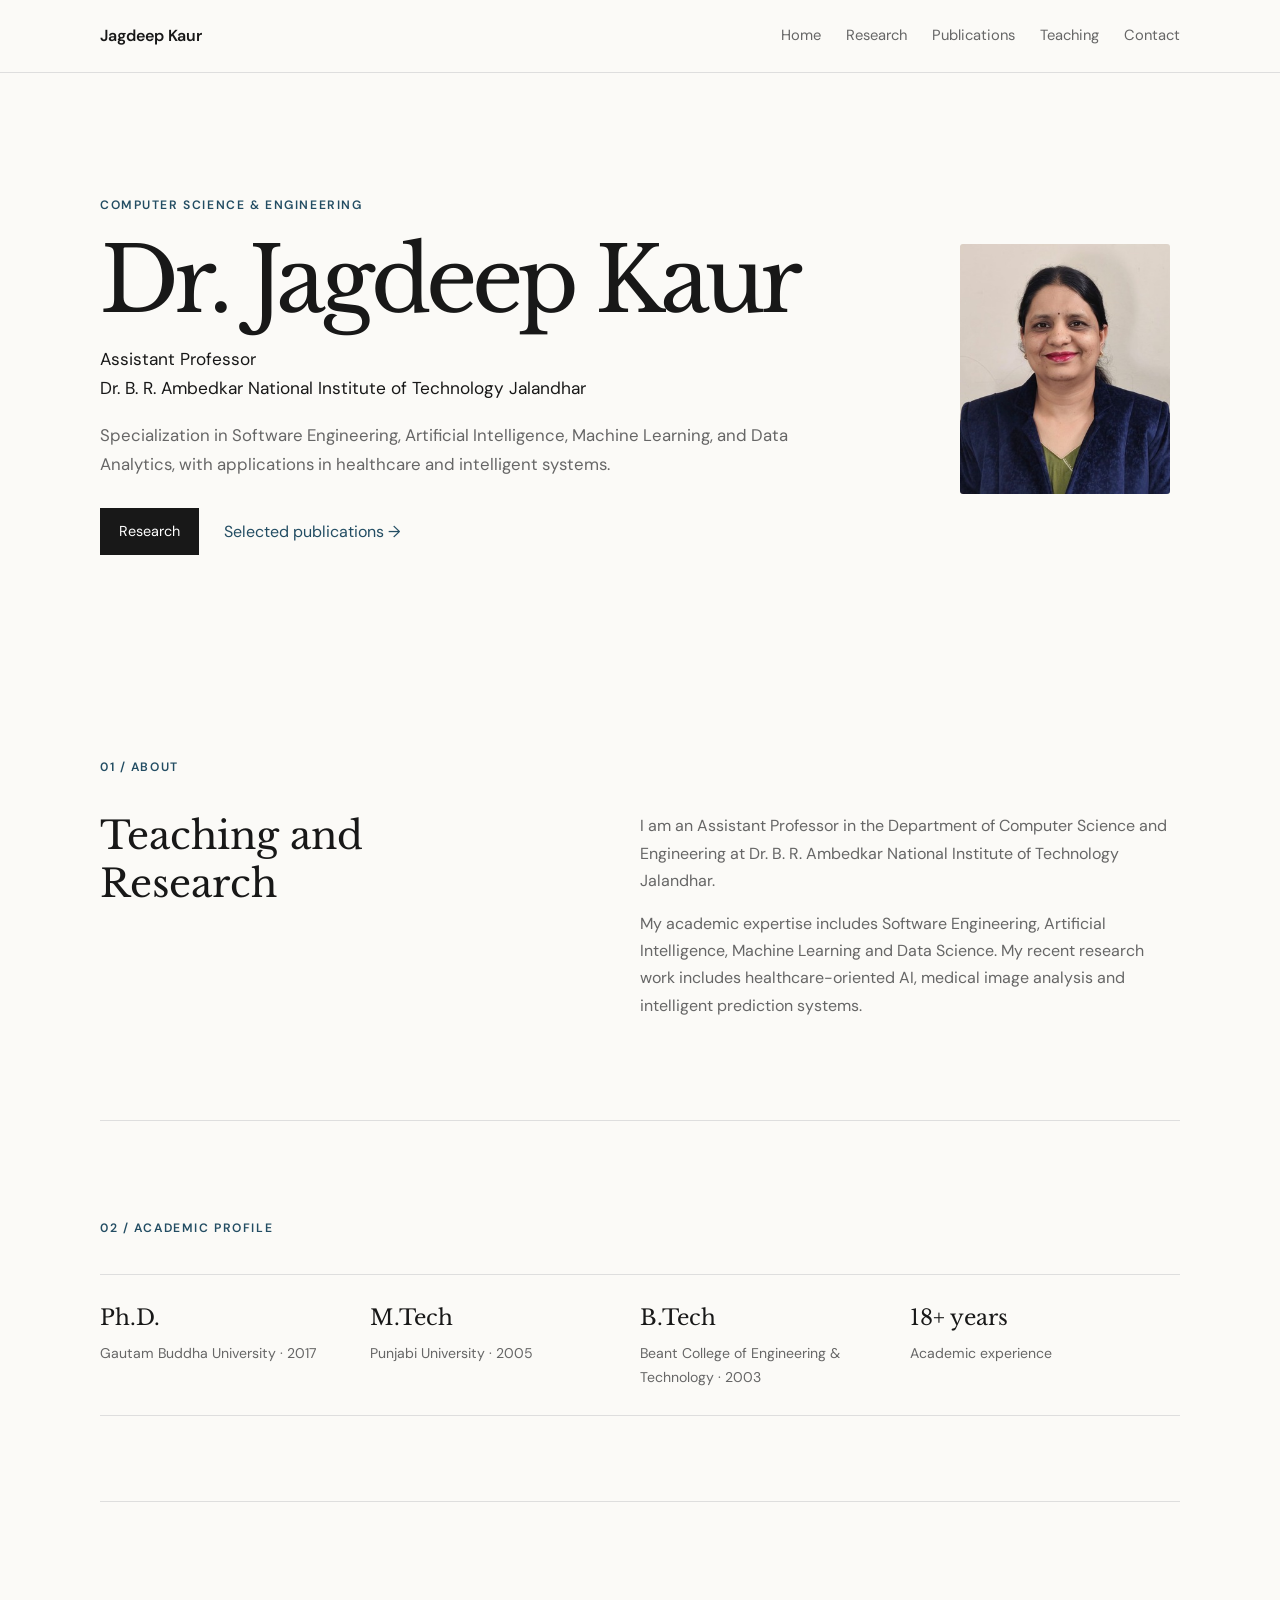
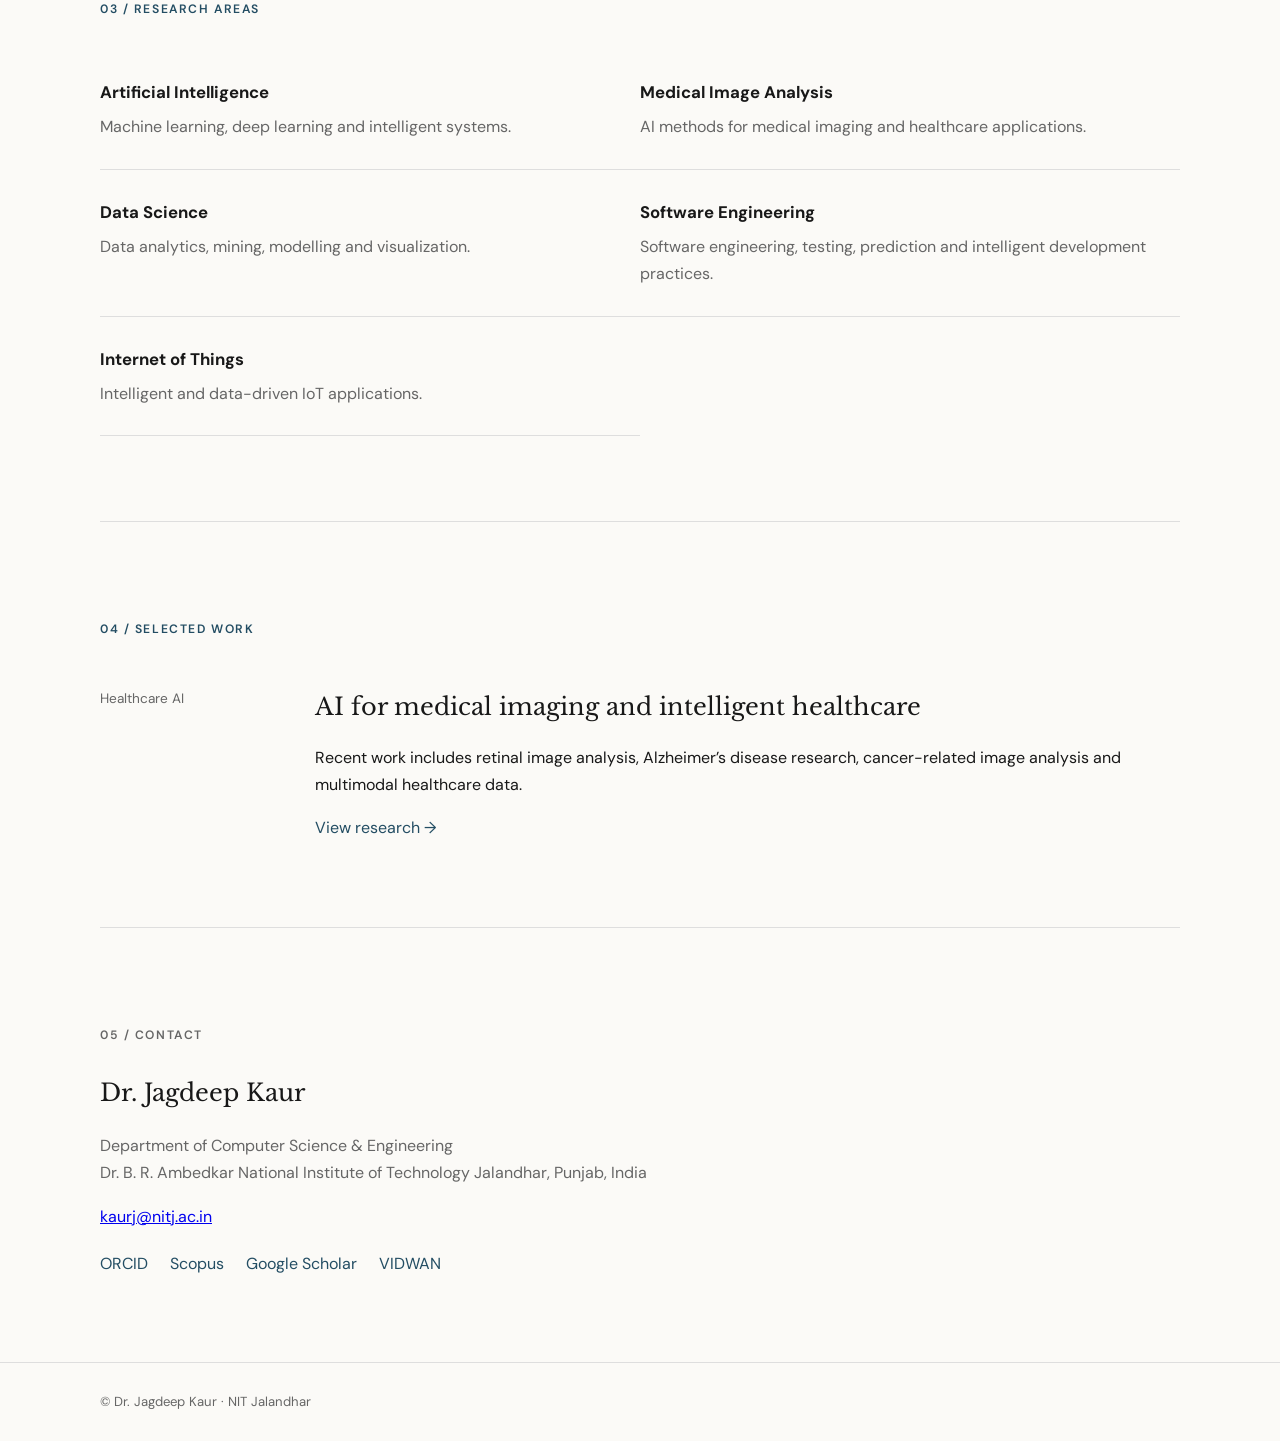
==== commit a0d110bf: "Update index.html" ====
--- a/index.html
+++ b/index.html
@@ -27,7 +27,7 @@
     <p class="eyebrow">Computer Science &amp; Engineering</p>
     <h1>Dr. Jagdeep Kaur</h1>
     <p class="role">Assistant Professor <br>Dr. B. R. Ambedkar National Institute of Technology Jalandhar</p>
-    <p class="intro">Research and teaching in Software Engineering, Artificial Intelligence,  Machine Learning, and Data Analytics, with applications in healthcare and intelligent systems.</p>
+    <p class="intro">Specialization in Software Engineering, Artificial Intelligence,  Machine Learning, and Data Analytics, with applications in healthcare and intelligent systems.</p>
     <div class="actions">
       <a class="button" href="research.html">Research</a>
       <a class="text-link" href="publications.html">Selected publications →</a>
